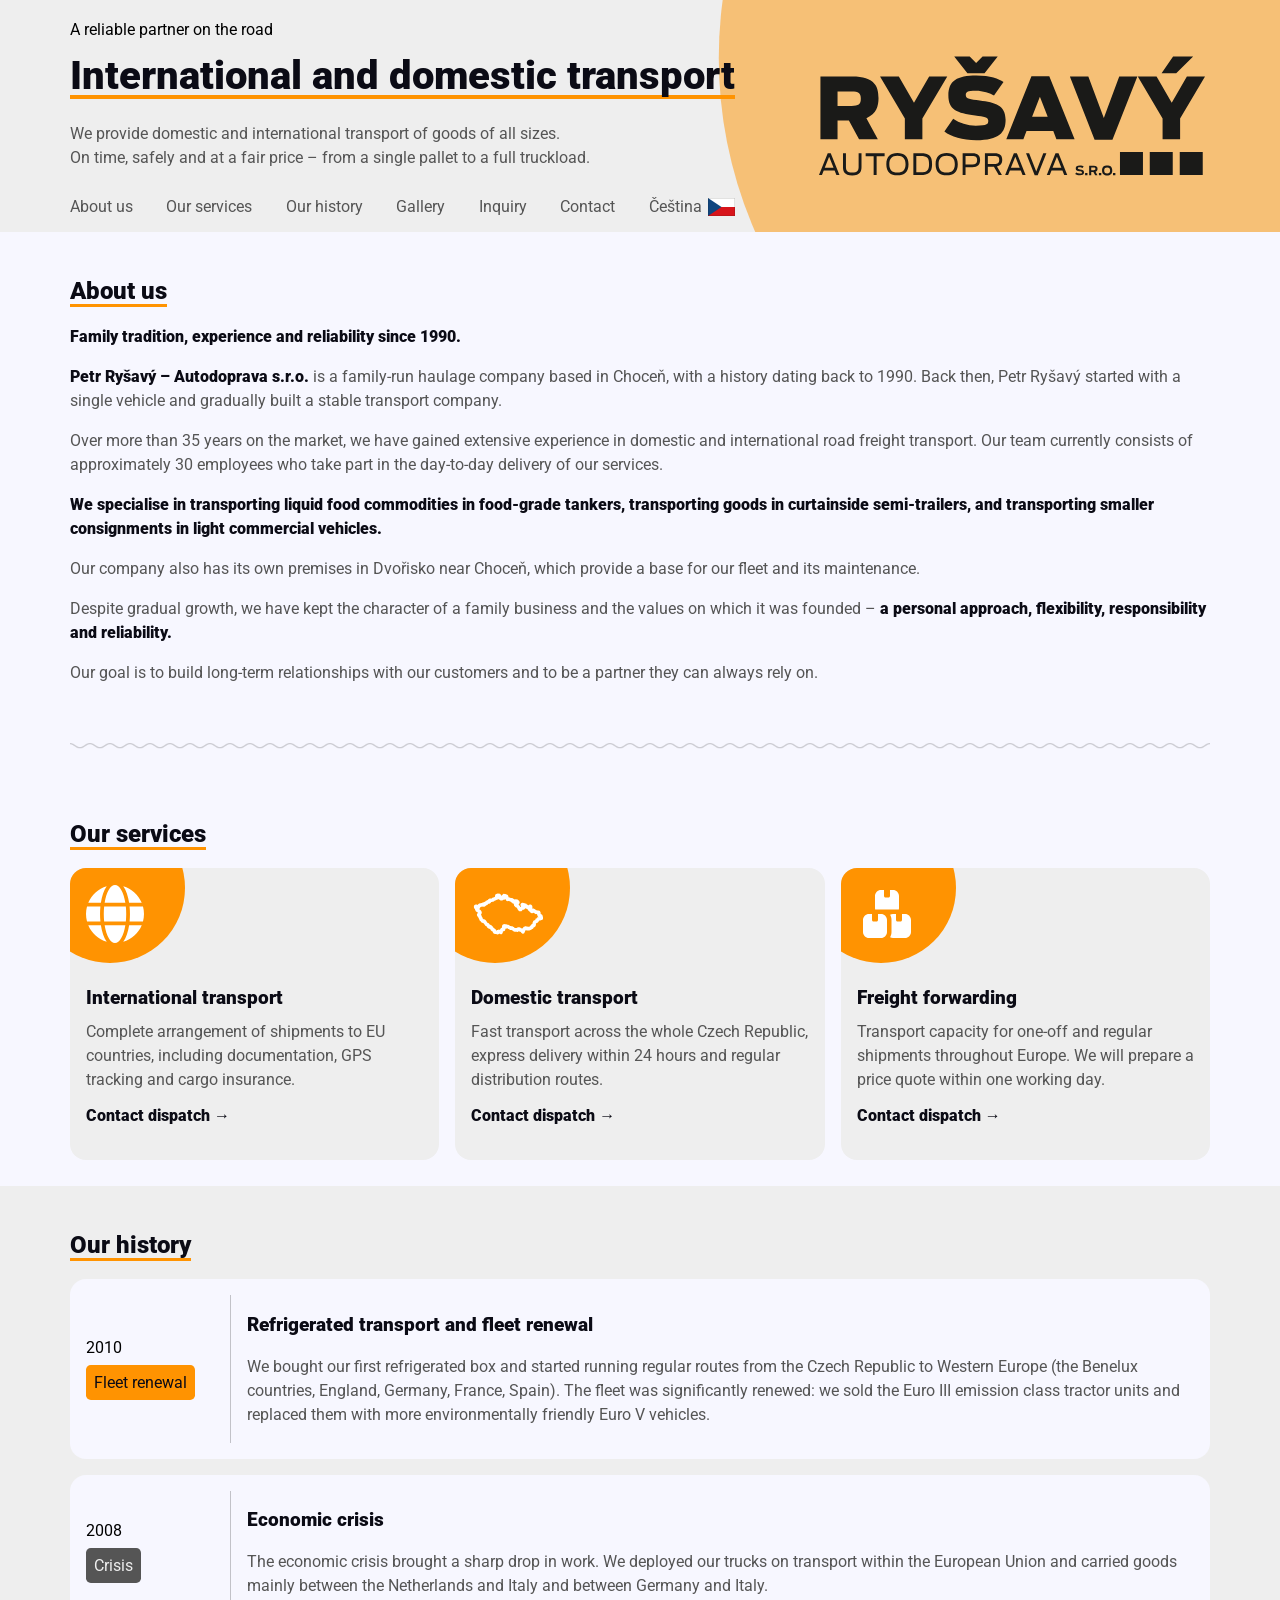
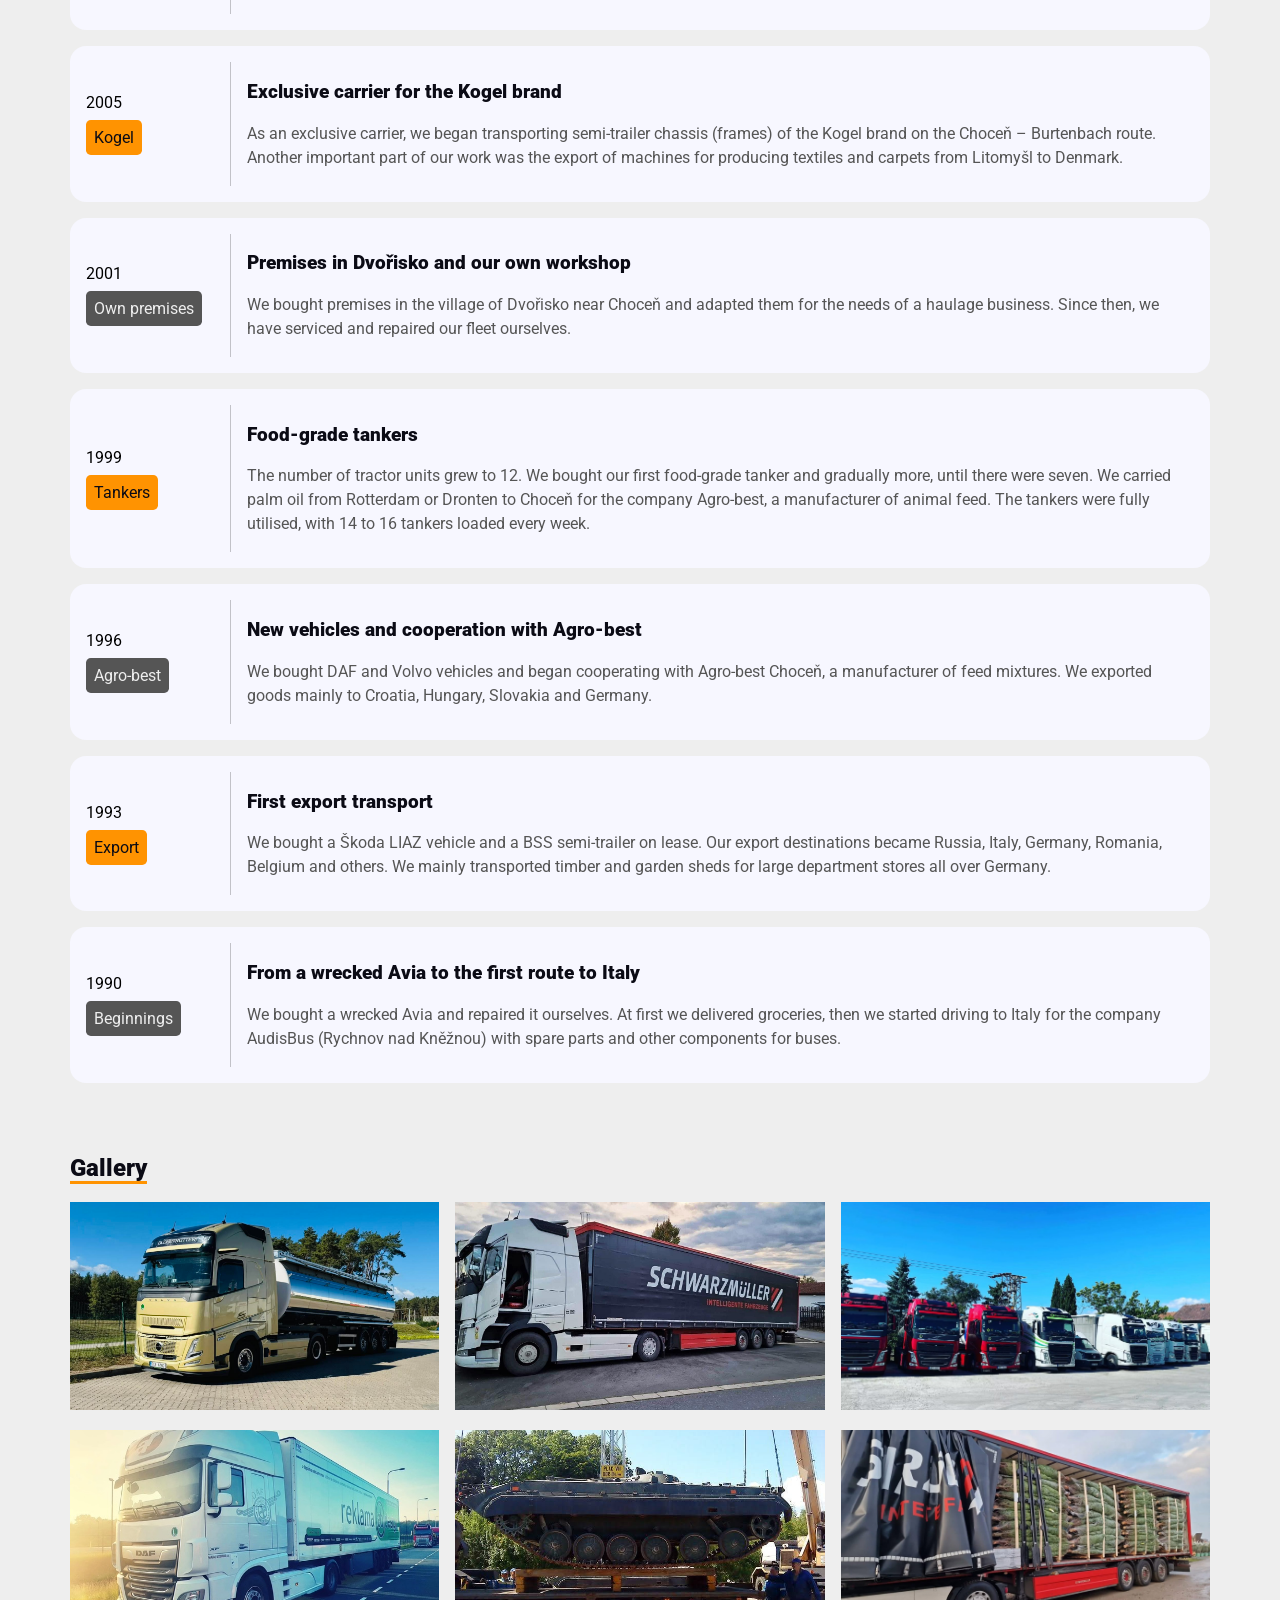
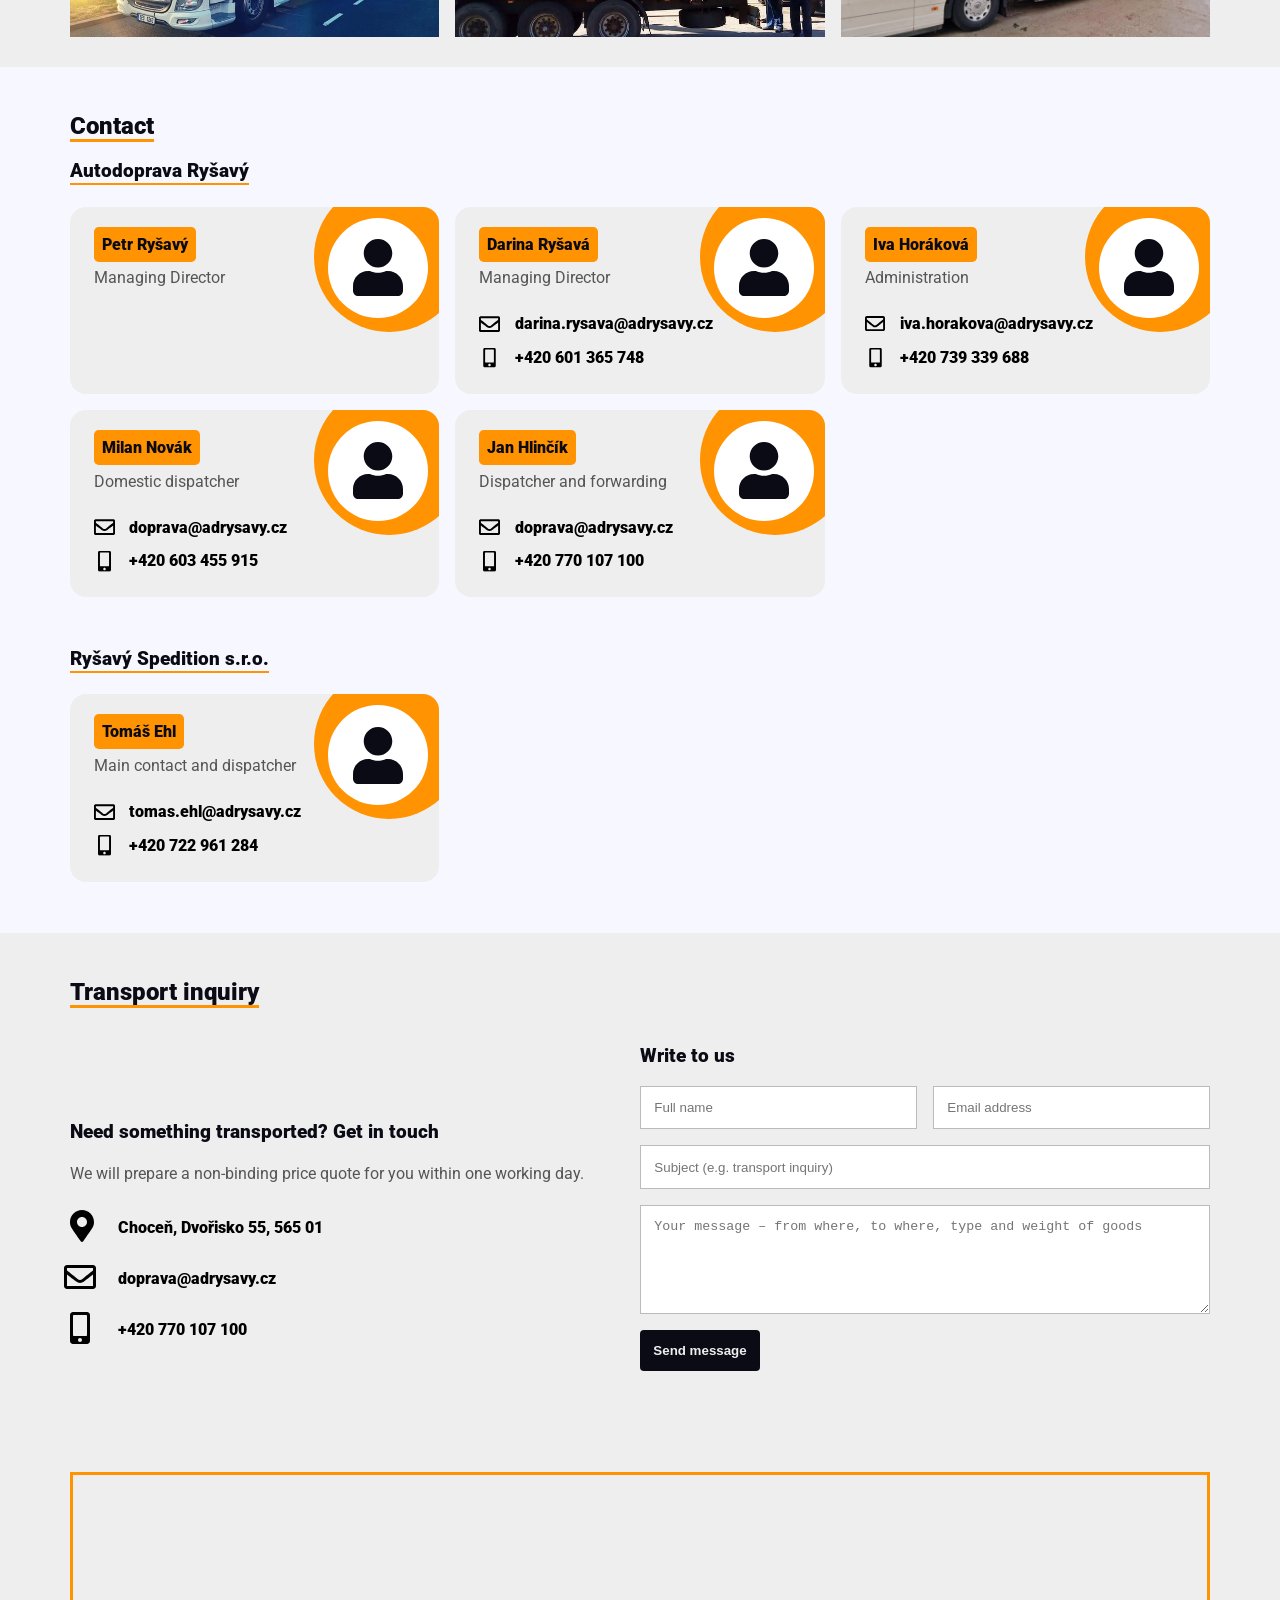
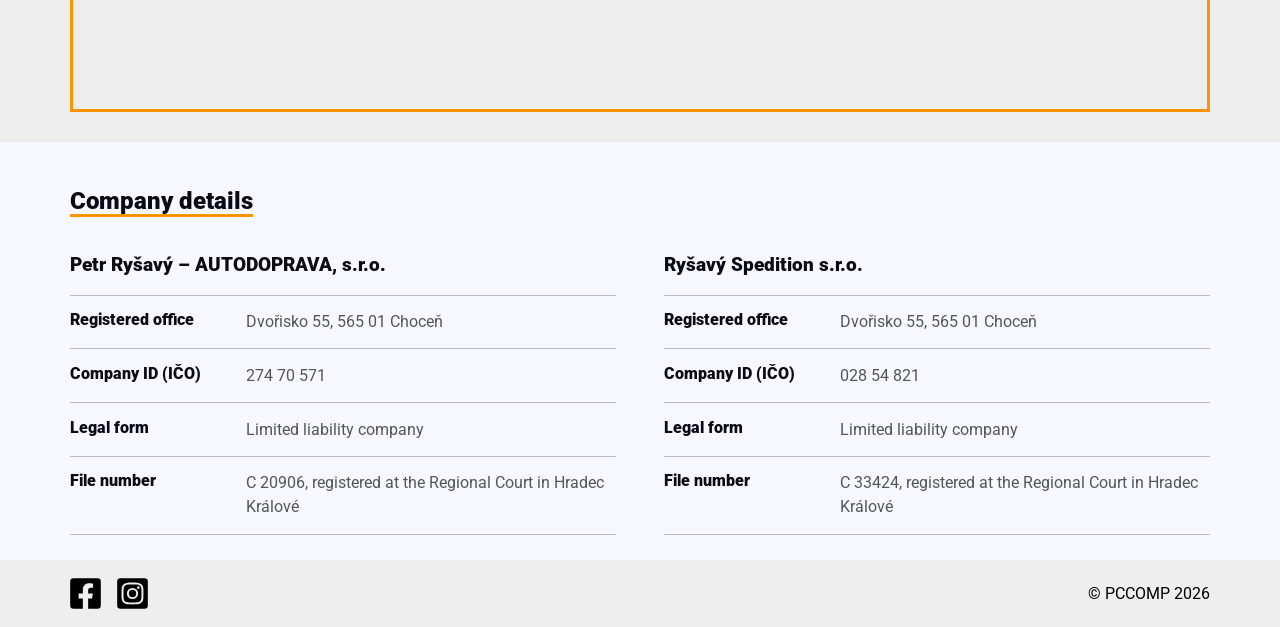
==== en/index.html @ 34f31ccf "Add English language support and improve contact form handling - Updated contact-form.js to support " ====
<!DOCTYPE html>
<html lang="en">

<head>
    <meta charset="utf-8">
    <meta name="viewport" content="width=device-width, initial-scale=1">
    <title>Autodoprava Ryšavý – Domestic and International Transport, Choceň</title>
    <meta name="description" content="Family-run haulage company from Choceň since 1990. Domestic and international transport, food-grade tankers, curtainside semi-trailers and freight forwarding. Quote within one working day.">
    <meta property="og:type" content="website">
    <meta property="og:url" content="https://adrysavy.cz/en/">
    <meta property="og:locale" content="en_US">
    <meta property="og:locale:alternate" content="cs_CZ">
    <meta property="og:title" content="Autodoprava Ryšavý – Choceň">
    <meta property="og:description" content="Family-run haulage company since 1990. Domestic and international transport, tankers, curtainside semi-trailers and freight forwarding.">
    <link rel="canonical" href="https://adrysavy.cz/en/">
    <link rel="alternate" hreflang="cs" href="https://adrysavy.cz/">
    <link rel="alternate" hreflang="en" href="https://adrysavy.cz/en/">
    <link rel="alternate" hreflang="x-default" href="https://adrysavy.cz/">
    <link rel="stylesheet" href="/style.css">
    <link rel="icon" href="/podklady/favicon-autodoprava-black.svg" type="image/svg+xml">
    <link rel="icon" href="/podklady/favicon-autodoprava-black.ico" sizes="48x48">
    <link rel="apple-touch-icon" href="/podklady/autodoprava-black-apple-touch-icon.png">
    <link rel="preload" href="/fonts/roboto-v51-latin_latin-ext_symbols-regular.woff2" as="font" type="font/woff2" crossorigin>
    <link rel="preload" href="/fonts/roboto-v51-latin_latin-ext_symbols-900.woff2" as="font" type="font/woff2" crossorigin>
    <link rel="stylesheet" href="/photoswipe/photoswipe.css" media="print" onload="this.media='all'">
    <noscript>
        <link rel="stylesheet" href="/photoswipe/photoswipe.css">
    </noscript>
    <script src="/menu.js" defer></script>
    <script src="/service-links.js" defer></script>
    <script src="/contact-form.js" defer></script>
    <script type="application/ld+json">
        {
            "@context": "https://schema.org",
            "@type": "LocalBusiness",
            "name": "Petr Ryšavý – AUTODOPRAVA, s.r.o.",
            "url": "https://adrysavy.cz/en",
            "identifier": "27470571",
            "foundingDate": "1990",
            "email": "doprava@adrysavy.cz",
            "telephone": "+420770107100",
            "address": {
                "@type": "PostalAddress",
                "streetAddress": "Dvořisko 55",
                "postalCode": "565 01",
                "addressLocality": "Choceň",
                "addressCountry": "CZ"
            },
            "openingHoursSpecification": [{
                    "@type": "OpeningHoursSpecification",
                    "dayOfWeek": [
                        "Monday",
                        "Tuesday",
                        "Wednesday",
                        "Thursday",
                        "Friday"
                    ],
                    "opens": "08:00",
                    "closes": "18:00"
                },
                {
                    "@type": "OpeningHoursSpecification",
                    "dayOfWeek": [
                        "Saturday",
                        "Sunday"
                    ],
                    "opens": "00:00",
                    "closes": "00:00"
                }
            ]
        }
    </script>
</head>

<body class="no-margin">
    <a class="skip-link" href="#main">Skip to content</a>

    <header class="bg-secondary">

        <div class="wrapper flex align-bottom">
            <div class="header-left">
                <div class="header-text">
                    <hgroup>
                        <p>A reliable partner on the road</p>
                        <h1 class="sub heading clr-black">International and domestic transport</h1>
                    </hgroup>
                    <span class="text-normal">
                        We provide domestic and international transport of goods of all sizes.<br>
                        On time, safely and at a fair price – from a single pallet to a full truckload.
                    </span>
                </div>
                <img id="logo-left" class="logo" alt="Autodoprava Ryšavý" src="/podklady/rysavy-autodoprava-black.svg" width="343" height="111">

                <button class="nav-toggle" aria-label="Menu" aria-expanded="false" aria-controls="main-nav">
                    <span></span>
                    <span></span>
                    <span></span>
                </button>
                <div class="nav-overlay"></div>

                <nav aria-label="Main menu">
                    <ul id="main-nav" class="main-nav flex no-padding no-margin">
                        <li class="nav-item"><a href="#about" class="text-normal">About us</a></li>
                        <li class="nav-item"><a href="#services" class="text-normal">Our services</a></li>
                        <li class="nav-item"><a href="#history" class="text-normal">Our history</a></li>
                        <li class="nav-item"><a href="#gallery" class="text-normal">Gallery</a></li>
                        <li class="nav-item"><a href="#inquiry" class="text-normal">Inquiry</a></li>
                        <li class="nav-item"><a href="#contact" class="text-normal">Contact</a></li>
                        <li class="nav-item">
                            <a href="/" hreflang="cs" lang="cs" class="text-normal lang-link">
                                <span>Čeština</span>
                                <svg xmlns="http://www.w3.org/2000/svg" viewBox="0 0 3 2" width="27" height="18" aria-hidden="true" focusable="false">
                                    <rect width="3" height="1" fill="#fff" />
                                    <rect y="1" width="3" height="1" fill="#d7141a" />
                                    <path d="M0 0l1.5 1L0 2z" fill="#11457e" />
                                    <rect x=".02" y=".02" width="2.96" height="1.96" fill="none" stroke="#1a1a18" stroke-opacity=".35" stroke-width=".04" />
                                </svg>
                            </a>
                        </li>
                        </li>
                    </ul>
                </nav>
            </div>
            <img id="logo-right" class="logo" alt="Autodoprava Ryšavý" src="/podklady/rysavy-autodoprava-black.svg" width="343" height="111">
        </div>

        <svg class="header-bg-shape" aria-hidden="true">
            <circle cx="80%" cy="25%" r="90%"></circle>
        </svg>

    </header>

    <main id="main" class="bg-primary">

        <div id="about" class="padding-sides-x bg-primary">
            <div class="wrapper">
                <div class="bio flex center">
                    <article>
                        <h2 class="heading">About us</h2>

                        <p class="text-normal bold clr-black">
                            Family tradition, experience and reliability since 1990.
                        </p>

                        <p class="text-normal">
                            <strong class="clr-black">Petr Ryšavý – Autodoprava s.r.o.</strong> is a family-run haulage company
                            based in Choceň, with a history dating back to 1990. Back then, Petr Ryšavý started with a single vehicle
                            and gradually built a stable transport company.
                        </p>

                        <p class="text-normal">
                            Over more than 35 years on the market, we have gained extensive experience in domestic and international
                            road freight transport. Our team currently consists of approximately 30 employees who take part in
                            the day-to-day delivery of our services.
                        </p>

                        <p class="text-normal bold clr-black">
                            We specialise in transporting liquid food commodities in food-grade tankers, transporting goods
                            in curtainside semi-trailers, and transporting smaller consignments in light commercial vehicles.
                        </p>

                        <p class="text-normal">
                            Our company also has its own premises in Dvořisko near Choceň, which provide a base for
                            our fleet and its maintenance.
                        </p>

                        <p class="text-normal">
                            Despite gradual growth, we have kept the character of a family business and the values on which it was founded –
                            <strong class="clr-black">a personal approach, flexibility, responsibility and reliability.</strong>
                        </p>

                        <p class="text-normal">
                            Our goal is to build long-term relationships with our customers and to be a partner they can always
                            rely on.
                        </p>
                    </article>
                </div>
                <div id="squigly-line"></div>
            </div>
        </div>

        <section id="services" class="padding-sides-x bg-primary">
            <div class="wrapper">
                <h2 class="heading">Our services</h2>
                <div class="flex services">
                    <div class="flex column item-services top-cornr-circ padding-box bg-secondary border-style">
                        <img alt="" src="/podklady/globe-solid-white.svg" width="58" height="60">
                        <article class="text-normal">
                            <h3 class="heading">International transport</h3>
                            <p>Complete arrangement of shipments to EU countries, including documentation, GPS tracking and
                                cargo insurance.
                                <a class="bold clr-black service-link" href="#contact" data-target=".dispatch">Contact dispatch →</a>
                            </p>

                        </article>
                    </div>
                    <div class="flex column item-services top-cornr-circ padding-box bg-secondary border-style">
                        <img alt="" src="/podklady/czech-republic-outline(1).svg" width="75" height="60">
                        <article class="text-normal">
                            <h3 class="heading">Domestic transport</h3>
                            <p>Fast transport across the whole Czech Republic, express delivery within 24 hours and regular
                                distribution routes.
                                <a class="bold clr-black service-link" href="#contact" data-target=".dispatch">Contact dispatch →</a>
                            </p>
                        </article>
                    </div>
                    <div class="flex column item-services top-cornr-circ padding-box bg-secondary border-style">
                        <img alt="" src="/podklady/boxes-stacked-white.svg" width="60" height="60">
                        <article class="text-normal">
                            <h3 class="heading">Freight forwarding</h3>
                            <p>Transport capacity for one-off and regular shipments throughout Europe. We will prepare a price quote within one working day.
                                <a class="bold clr-black service-link" href="#contact" data-target=".dispatch">Contact dispatch →</a>
                            </p>
                        </article>
                    </div>
                </div>
            </div>

        </section>

        <section id="history" class="padding-sides-x bg-secondary">
            <div class="wrapper">
                <h2 class="heading">Our history</h2>
                <div class="flex column">

                    <div class="flex item-history bg-primary border-style padding-box">
                        <div class="flex exp-left column dv-line">
                            <p class="no-margin">2010</p>
                            <p class="padding-box-sm no-margin border-box bg-orange clr-black">Fleet renewal</p>
                        </div>
                        <article>
                            <h3 class="heading">Refrigerated transport and fleet renewal</h3>
                            <p class="text-normal">
                                We bought our first refrigerated box and started running regular routes from the Czech Republic to Western Europe
                                (the Benelux countries, England, Germany, France, Spain). The fleet was significantly renewed:
                                we sold the Euro III emission class tractor units and replaced them with more environmentally friendly
                                Euro V vehicles.
                            </p>
                        </article>
                    </div>

                    <div class="flex item-history bg-primary border-style padding-box">
                        <div class="flex exp-left column dv-line">
                            <p class="no-margin">2008</p>
                            <p class="padding-box-sm no-margin border-box bg-gray clr-primary">Crisis</p>
                        </div>
                        <article>
                            <h3 class="heading">Economic crisis</h3>
                            <p class="text-normal">
                                The economic crisis brought a sharp drop in work. We deployed our trucks on transport within
                                the European Union and carried goods mainly between the Netherlands and Italy and between Germany and Italy.
                            </p>
                        </article>
                    </div>

                    <div class="flex item-history bg-primary border-style padding-box">
                        <div class="flex exp-left column dv-line">
                            <p class="no-margin">2005</p>
                            <p class="padding-box-sm no-margin border-box bg-orange clr-black">Kogel</p>
                        </div>
                        <article>
                            <h3 class="heading">Exclusive carrier for the Kogel brand</h3>
                            <p class="text-normal">
                                As an exclusive carrier, we began transporting semi-trailer chassis (frames) of the Kogel brand on the
                                Choceň – Burtenbach route. Another important part of our work was the export of machines for producing textiles
                                and carpets from Litomyšl to Denmark.
                            </p>
                        </article>
                    </div>

                    <div class="flex item-history bg-primary border-style padding-box">
                        <div class="flex exp-left column dv-line">
                            <p class="no-margin">2001</p>
                            <p class="padding-box-sm no-margin border-box bg-gray clr-primary">Own premises</p>
                        </div>
                        <article>
                            <h3 class="heading">Premises in Dvořisko and our own workshop</h3>
                            <p class="text-normal">
                                We bought premises in the village of Dvořisko near Choceň and adapted them for the needs of a haulage business.
                                Since then, we have serviced and repaired our fleet ourselves.
                            </p>
                        </article>
                    </div>

                    <div class="flex item-history bg-primary border-style padding-box">
                        <div class="flex exp-left column dv-line">
                            <p class="no-margin">1999</p>
                            <p class="padding-box-sm no-margin border-box bg-orange clr-black">Tankers</p>
                        </div>
                        <article>
                            <h3 class="heading">Food-grade tankers</h3>
                            <p class="text-normal">
                                The number of tractor units grew to 12. We bought our first food-grade tanker and gradually more,
                                until there were seven. We carried palm oil from Rotterdam or Dronten to Choceň for the company
                                Agro-best, a manufacturer of animal feed. The tankers were fully utilised, with 14 to 16 tankers
                                loaded every week.
                            </p>
                        </article>
                    </div>

                    <div class="flex item-history bg-primary border-style padding-box">
                        <div class="flex exp-left column dv-line">
                            <p class="no-margin">1996</p>
                            <p class="padding-box-sm no-margin border-box bg-gray clr-primary">Agro-best</p>
                        </div>
                        <article>
                            <h3 class="heading">New vehicles and cooperation with Agro-best</h3>
                            <p class="text-normal">
                                We bought DAF and Volvo vehicles and began cooperating with Agro-best Choceň, a manufacturer
                                of feed mixtures. We exported goods mainly to Croatia, Hungary, Slovakia
                                and Germany.
                            </p>
                        </article>
                    </div>

                    <div class="flex item-history bg-primary border-style padding-box">
                        <div class="flex exp-left column dv-line">
                            <p class="no-margin">1993</p>
                            <p class="padding-box-sm no-margin border-box bg-orange clr-black">Export</p>
                        </div>
                        <article>
                            <h3 class="heading">First export transport</h3>
                            <p class="text-normal">
                                We bought a Škoda LIAZ vehicle and a BSS semi-trailer on lease. Our export destinations became
                                Russia, Italy, Germany, Romania, Belgium and others. We mainly transported timber and garden
                                sheds for large department stores all over Germany.
                            </p>
                        </article>
                    </div>

                    <div class="flex item-history bg-primary border-style padding-box">
                        <div class="flex exp-left column dv-line">
                            <p class="no-margin">1990</p>
                            <p class="padding-box-sm no-margin border-box bg-gray clr-primary">Beginnings</p>
                        </div>
                        <article>
                            <h3 class="heading">From a wrecked Avia to the first route to Italy</h3>
                            <p class="text-normal">
                                We bought a wrecked Avia and repaired it ourselves. At first we delivered groceries,
                                then we started driving to Italy for the company AudisBus (Rychnov nad Kněžnou) with spare parts
                                and other components for buses.
                            </p>
                        </article>
                    </div>

                </div>
            </div>
        </section>

        <section id="gallery" class="padding-sides-x bg-secondary">
            <div class="wrapper">
                <h2 class="heading">Gallery</h2>
                <div class="grid fleet-grid" id="my-gallery">

                    <a href="/podklady/cisterna.jpg" data-pswp-width="1440" data-pswp-height="882">
                        <img alt="tanker" src="/podklady/cisterna.jpg" width="1440" height="882" loading="lazy" decoding="async">
                    </a>

                    <a href="/podklady/tahac.jpg" data-pswp-width="1440" data-pswp-height="753">
                        <img alt="tractor unit with semi-trailer" src="/podklady/tahac.jpg" width="1440" height="753" loading="lazy" decoding="async">
                    </a>

                    <a href="/podklady/flotila.jpg" data-pswp-width="1600" data-pswp-height="842">
                        <img alt="Autodoprava Ryšavý fleet" src="/podklady/flotila.jpg" width="1600" height="842" loading="lazy" decoding="async">
                    </a>

                    <a href="/podklady/reklamni-tahac.jpeg" data-pswp-width="640" data-pswp-height="480">
                        <img alt="tractor units at a loading ramp" src="/podklady/reklamni-tahac.jpeg" width="1600" height="991" loading="lazy" decoding="async">
                    </a>

                    <a href="/podklady/technika.jpg" data-pswp-width="720" data-pswp-height="540">
                        <img alt="transport of a tracked vehicle on a low-loader" src="/podklady/technika.jpg" width="720" height="540" loading="lazy" decoding="async">
                    </a>

                    <a href="/podklady/vanocni-stromky.jpg" data-pswp-width="1600" data-pswp-height="900">
                        <img alt="semi-trailer loaded with Christmas trees" src="/podklady/vanocni-stromky.jpg" width="1600" height="900" loading="lazy" decoding="async">
                    </a>

                </div>
            </div>
        </section>


        <section id="contact" class="padding-sides-x bg-primary">
            <div class="wrapper">
                <h2 class="heading">Contact</h2>
                <div class="team">
                    <h3 class="heading team-heading">Autodoprava Ryšavý</h3>
                    <div class="grid">

                        <article class="team-card border-box border-style bg-secondary top-cornr-circ">
                            <h4 class="heading padding-box-sm no-margin border-box bg-orange clr-black">Petr Ryšavý</h4>
                            <p class="text-normal no-margin">Managing Director</p>
                            <ul class="no-padding">
                                <!-- <li class="custom-bullet email">
                                    <p class="bold"><a href="mailto:darina.rysava@adrysavy.cz">darina.rysava@adrysavy.cz</a></p>
                                </li>
                                <li class="custom-bullet tel">
                                    <p class="bold"><a href="tel:+420601365748">+420 601 365 748</a></p>
                                </li> -->
                            </ul>
                        </article>

                        <article class="team-card border-box border-style bg-secondary top-cornr-circ">
                            <h4 class="heading padding-box-sm no-margin border-box bg-orange clr-black">Darina Ryšavá</h4>
                            <p class="text-normal no-margin">Managing Director</p>
                            <ul class="no-padding">
                                <li class="custom-bullet email">
                                    <p class="bold"><a href="mailto:darina.rysava@adrysavy.cz">darina.rysava@adrysavy.cz</a></p>
                                </li>
                                <li class="custom-bullet tel">
                                    <p class="bold"><a href="tel:+420601365748">+420 601 365 748</a></p>
                                </li>
                            </ul>
                        </article>

                        <article class="team-card border-box border-style bg-secondary top-cornr-circ dispatch">
                            <h4 class="heading padding-box-sm no-margin border-box bg-orange clr-black">Iva Horáková</h4>
                            <p class="text-normal no-margin">Administration</p>
                            <ul class="no-padding">
                                <li class="custom-bullet email">
                                    <p class="bold"><a href="mailto:iva.horakova@adrysavy.cz">iva.horakova@adrysavy.cz</a></p>
                                </li>
                                <li class="custom-bullet tel">
                                    <p class="bold"><a href="tel:+420739339688">+420 739 339 688</a></p>
                                </li>
                            </ul>
                        </article>

                        <article class="team-card border-box border-style bg-secondary top-cornr-circ">
                            <h4 class="heading padding-box-sm no-margin border-box bg-orange clr-black">Milan Novák</h4>
                            <p class="text-normal no-margin">Domestic dispatcher</p>
                            <ul class="no-padding">
                                <li class="custom-bullet email">
                                    <p class="bold"><a href="mailto:doprava@adrysavy.cz">doprava@adrysavy.cz</a></p>
                                </li>
                                <li class="custom-bullet tel">
                                    <p class="bold"><a href="tel:+420603455915">+420 603 455 915</a></p>
                                </li>
                            </ul>
                        </article>

                        <article class="team-card border-box border-style bg-secondary top-cornr-circ dispatch">
                            <h4 class="heading padding-box-sm no-margin border-box bg-orange clr-black">Jan Hlinčík</h4>
                            <p class="text-normal no-margin">Dispatcher and forwarding</p>
                            <ul class="no-padding">
                                <li class="custom-bullet email">
                                    <p class="bold"><a href="mailto:doprava@adrysavy.cz">doprava@adrysavy.cz</a></p>
                                </li>
                                <li class="custom-bullet tel">
                                    <p class="bold"><a href="tel:+420770107100">+420 770 107 100</a></p>
                                </li>
                            </ul>
                        </article>
                    </div>

                    <h3 class="heading team-heading" id="spedition">Ryšavý Spedition s.r.o.</h3>
                    <div class="grid">

                        <article class="team-card border-box border-style bg-secondary top-cornr-circ">
                            <h4 class="heading padding-box-sm no-margin border-box bg-orange clr-black">Tomáš Ehl</h4>
                            <p class="text-normal no-margin">Main contact and dispatcher</p>
                            <ul class="no-padding">
                                <li class="custom-bullet email">
                                    <p class="bold"><a href="mailto:tomas.ehl@adrysavy.cz">tomas.ehl@adrysavy.cz</a></p>
                                </li>
                                <li class="custom-bullet tel">
                                    <p class="bold"><a href="tel:+420722961284">+420 722 961 284</a></p>
                                </li>
                            </ul>
                        </article>

                    </div>
                </div>


            </div>
        </section>


        <section id="inquiry" class="padding-sides-x bg-secondary">
            <div class="wrapper">
                <h2 class="heading">Transport inquiry</h2>


                <div class="flex contact-flex">
                    <div class="flex column contact-item">
                        <section>
                            <h3 class="heading">Need something transported? Get in touch</h3>
                            <p class="text-normal">
                                We will prepare a non-binding price quote for you within one working day.
                            </p>
                            <ul class="no-padding">
                                <li class="custom-bullet map-marker">
                                    <p class="bold"><a href="https://mapy.com/s/fanureroza">Choceň, Dvořisko 55, 565 01</a></p>
                                </li>
                                <li class="custom-bullet email">
                                    <p class="bold"><a href="mailto:doprava@adrysavy.cz">doprava@adrysavy.cz</a></p>
                                </li>
                                <li class="custom-bullet tel">
                                    <p class="bold"><a href="tel:+420770107100">+420 770 107 100</a></p>
                                </li>
                            </ul>
                        </section>
                    </div>

                    <div class="contact-item">
                        <h3 class="heading">Write to us</h3>
                        <form id="contact-form" class="flex column" action="/send.php" method="post">
                            <div class="flex contact-left">
                                <label class="sr-only" for="f-name">Full name</label>
                                <input id="f-name" name="name" type="text" autocomplete="name" placeholder="Full name" class="box-1 padding-box" required maxlength="100">
                                <label class="sr-only" for="f-email">Email address</label>
                                <input id="f-email" name="email" type="email" autocomplete="email" placeholder="Email address" class="box-1 padding-box" required maxlength="150">
                            </div>
                            <label class="sr-only" for="f-subject">Subject</label>
                            <input id="f-subject" name="subject" type="text" placeholder="Subject (e.g. transport inquiry)" class="box-2 padding-box" maxlength="150">
                            <label class="sr-only" for="f-message">Your message</label>
                            <textarea id="f-message" name="message" placeholder="Your message – from where, to where, type and weight of goods" class="box-3 padding-box" required maxlength="5000"></textarea>

                            <!-- honeypot -->
                            <div style="position:absolute;left:-9999px" aria-hidden="true">
                                <label>Web <input type="text" name="website" tabindex="-1" autocomplete="off"></label>
                            </div>

                            <input type="submit" value="Send message" class="btn padding-box bold border-box bg-black clr-primary">
                            <p id="form-status" class="form-status" role="status" aria-live="polite"></p>
                        </form>
                    </div>
                </div>

                <iframe class="map" title="Map: Dvořisko 55, Choceň" src="https://mapy.com/s/ledacefomo" loading="lazy"></iframe>
            </div>

        </section>


        <section id="company" class="padding-sides-x bg-primary">
            <div class="wrapper">
                <h2 class="heading">Company details</h2>

                <div class="company-grid">

                    <section>
                        <h3 class="heading">Petr Ryšavý – AUTODOPRAVA, s.r.o.</h3>
                        <dl class="company-info">
                            <div>
                                <dt class="bold clr-black">Registered office</dt>
                                <dd class="text-normal">Dvořisko 55, 565 01 Choceň</dd>
                            </div>
                            <div>
                                <dt class="bold clr-black"><abbr title="Company identification number">Company ID (IČO)</abbr></dt>
                                <dd class="text-normal">274 70 571</dd>
                            </div>
                            <div>
                                <dt class="bold clr-black">Legal form</dt>
                                <dd class="text-normal">Limited liability company</dd>
                            </div>
                            <div>
                                <dt class="bold clr-black">File number</dt>
                                <dd class="text-normal">C 20906, registered at the Regional Court in Hradec Králové</dd>
                            </div>
                        </dl>
                    </section>

                    <section>
                        <h3 class="heading">Ryšavý Spedition s.r.o.</h3>
                        <dl class="company-info">
                            <div>
                                <dt class="bold clr-black">Registered office</dt>
                                <dd class="text-normal">Dvořisko 55, 565 01 Choceň</dd>
                            </div>
                            <div>
                                <dt class="bold clr-black"><abbr title="Company identification number">Company ID (IČO)</abbr></dt>
                                <dd class="text-normal">028 54 821</dd>
                            </div>
                            <div>
                                <dt class="bold clr-black">Legal form</dt>
                                <dd class="text-normal">Limited liability company</dd>
                            </div>
                            <div>
                                <dt class="bold clr-black">File number</dt>
                                <dd class="text-normal">C 33424, registered at the Regional Court in Hradec Králové</dd>
                            </div>
                        </dl>
                    </section>

                </div>
            </div>
        </section>

    </main>

    <footer class="bg-secondary">
        <div class="wrapper">
            <div class="flex center footer-content">
                <div class="flex">
                    <a class="flex center" href="https://www.facebook.com/rysavy.autodoprava" aria-label="Facebook – Autodoprava Ryšavý"><img alt="" src="/podklady/facebook-square-brands.svg" width="31" height="35"></a>
                    <a class="flex center" href="https://www.instagram.com/autodoprava.rysavy" aria-label="Instagram – Autodoprava Ryšavý"><img alt="" src="/podklady/instagram-square-brands.svg" width="31" height="35"></a>
                </div>
                <span>&copy; PCCOMP 2026</span>
            </div>
        </div>
    </footer>

    <script type="module">
        import PhotoSwipeLightbox from '/photoswipe/photoswipe-lightbox.esm.js';

        const lightbox = new PhotoSwipeLightbox({
            gallery: '#my-gallery',
            children: 'a',
            pswpModule: () => import('/photoswipe/photoswipe.esm.js')
        });

        lightbox.init();
    </script>

</body>

</html>
---- style.css ----
@font-face {
  font-family: "Roboto";

  font-style: normal;

  font-weight: 400;

  font-display: swap;

  src: url("fonts/roboto-v51-latin_latin-ext_symbols-regular.woff2") format("woff2");
}

@font-face {
  font-family: "Roboto";

  font-style: normal;

  font-weight: 900;

  font-display: swap;

  src: url("fonts/roboto-v51-latin_latin-ext_symbols-900.woff2") format("woff2");
}

@layer base, containers, bg-shapes, misc, team-contact, company-info, text, utils;

:root {
  --main-color: #ff9301;
  --bg-primary: #f7f7ff;
  --bg-secondary: #eeeeee;
  
  --text-dark: #0b0b15;
  --text-muted: #555555;
  --text-light: #eeeeee;
  
  --radius-sm: 0.3em;
  --radius-lg: 1em;
}

html  { scroll-behavior: smooth; }

@media (prefers-reduced-motion: reduce) {
  html  { scroll-behavior: auto; }
}

@layer base {
  body  { font-family: "Roboto", sans-serif; }

  header {
    position: relative;
    z-index: 10;
  }

  footer  { padding-block: 1em; }

  :focus-visible {
    outline: 3px solid var(--text-dark);
    outline-offset: 2px;
  }

  iframe:focus-visible  { outline: none; }
}

@layer containers {
  .wrapper {
    max-width: 1140px;
    margin-inline: auto;
    padding-inline: 4vw;
  }

  .flex {
    display: flex;
    justify-content: space-between;
    gap: 1em;
  }

  .center        { align-items: center; }
  .column        { flex-direction: column; }
  .align-bottom  { align-items: end; }

  .grid {
    display: grid;
    grid-template-columns: repeat(auto-fill, minmax(300px, 1fr));
    gap: 1em;
  }

  .services {
    display: grid;
    grid-template-columns: repeat(3, 1fr);
    gap: 0 1em;
  }

  .item-services {
    position: relative;
    overflow: hidden;
    display: grid;
    grid-row: span 3;
    grid-template-rows: subgrid;
    justify-items: start;
    align-items: start;
    gap: 0.5em;
    z-index: 0;
  }

  .item-services article  { display: contents; }

  .item-services h3 {
    margin-top: 1.7em;
    margin-bottom: 0;
  }

  .item-services p  { margin-top: 0; }

  .item-why-us  { flex: 1; }

  .exp-left {
    align-self: stretch;
    flex: 0 0 9em;
    align-items: start;
    justify-content: center;
    gap: 0.5em;
  }

  .item-history article {
    flex: 1;
    min-width: 0;
  }

  .contact-flex {
    padding-block: 0 2vw;
    gap: 0;
  }

  .contact-item {
    flex: 1 0 50%;
    justify-content: center;
  }

  .contact-item .box-1,
  .contact-item .box-2,
  .contact-item .box-3  { border: 1px solid #bbbbbb; }

  .contact-item .box-1  { flex: 1; }

  .contact-item .box-3 {
    height: 6em;
    resize: vertical;
  }
}

@layer bg-shapes {
  .header-bg-shape {
    position: absolute;
    top: 0;
    right: 0;
    height: 100%;
    width: 50%;
    opacity: 0.5;
    z-index: -1;
  }

  .header-bg-shape circle  { fill: var(--main-color); }

  .top-cornr-circ:before {
    content: "";
    display: block;
    position: absolute;
    left: -35px;
    top: -55px;
    width: 150px;
    height: 150px;
    border-radius: 50%;
    background-color: var(--main-color);
    z-index: -1;
  }
}

@layer misc {
  .header-left {
    line-height: 15%;
    padding-block: 1vw;
  }

  #logo-right  { align-self: center; }

  #logo-left {
    display: none;
    margin-block: 1vw;
  }

  .logo {
    width: auto;
    height: clamp(50px, 10vw, 130px);
  }

  nav  { margin-top: 2vw; }

  .nav-item  { list-style: none; }

  .nav-item a  { text-decoration: none; }

  .nav-item a:hover {
    text-decoration: underline var(--main-color) solid 3px;
    text-underline-offset: 12px;
  }

  .nav-toggle,
  .nav-overlay  { display: none; }

  .lang-link {
    position: relative;
    display: inline-flex;
    align-items: center;
    gap: 0.4em;
  }

  .lang-link svg {
    display: block;
    width: 27px;
    height: 18px;
    flex: none;
  }


  .nav-item a.lang-link:hover  { text-decoration: none; }

  .lang-link::after {
    content: "";
    position: absolute;
    left: 0;
    right: 0;
    bottom: -8px;
    height: 3px;
    background: var(--main-color);
    opacity: 0;
  }

  .lang-link:hover::after,
.lang-link:focus-visible::after  { opacity: 1; }

  #squigly-line {
    height: 3em;
    background-image: url("podklady/border-dark.png");
    background-repeat: repeat-x;
    background-size: 10em;
    background-position-y: bottom;
  }

  .service-link {
    display: block;
    margin-top: 0.75em;
    text-decoration: none;
  }

  .service-link:hover {
    text-decoration: underline var(--main-color) solid 3px;
    text-underline-offset: 4px;
  }

  .dv-line  { border-right: #55555552 solid 1px; }

  .fleet-grid img {
    width: 100%;
    height: auto;
    aspect-ratio: 16 / 9;
    object-fit: cover;
  }

  .custom-bullet {
    z-index: 0;
    position: relative;
    list-style: none;
    margin-block: 2em;
    padding-left: 3em;
  }

  .custom-bullet:before {
    content: "";
    display: block;
    position: absolute;
    left: 0;
    top: -0.5em;
    height: 2em;
    width: 2em;
    background-repeat: no-repeat;
    z-index: -1;
  }

  .custom-bullet.map-marker:before  { background-image: url("podklady/map-marker-alt-solid.svg"); }

  .custom-bullet.email:before {
    left: -0.4em;
    background-image: url("podklady/envelope-regular.svg");
  }

  .custom-bullet.tel:before  { background-image: url("podklady/mobile-alt-solid.svg"); }

  .custom-bullet a {
    color: inherit;
    text-decoration: none;
    overflow-wrap: anywhere;
    text-decoration-skip-ink: none;
  }

  .custom-bullet a:hover {
    text-decoration: underline var(--main-color) solid 2px;
    text-underline-offset: 4px;
  }

  header h1 {
    text-decoration: underline var(--main-color) 4px solid;
    text-underline-offset: 0.15em;
    text-decoration-skip-ink: none;
  }

  .skip-link {
    position: absolute;
    top: 0.5em;
    left: 0.5em;
    z-index: 100;
    padding: 0.75em 1em;
    background: var(--text-dark);
    color: var(--text-light);
    border-radius: var(--radius-sm);
    transform: translateY(-300%);
  }

  .skip-link:focus  { transform: none; }

  .btn {
    border: none;
    cursor: pointer;
    width: fit-content;
  }

  .map {
    width: 100%;
    height: 15em;
    border: 3px solid var(--main-color);
    box-sizing: border-box;
  }

  .form-status {
    margin: 0.75rem 0 0;
    min-height: 2.25rem;        /* bylo 3.5rem */
    padding: 0.35rem 0.75rem;   /* přebije padding-box-sm */
    font-size: 0.9rem;
    line-height: 1.2;
    display: flex;
    align-items: center;
    opacity: 0;
    transition: opacity 0.3s ease;
  }

  .form-status.is-visible  { opacity: 1; }

  @media (prefers-reduced-motion: reduce) {
    .form-status  { transition: none; }
  }
}

@layer team-contact {
  .team  { padding-bottom: 2vw; }

  .team-heading {
    text-decoration: underline var(--main-color) 2px solid;
    text-underline-offset: 0.3em;
    margin-bottom: 1.3em;
  }

  .team-card {
    position: relative;
    z-index: 0;
    overflow: hidden;
    display: flex;
    flex-direction: column;
    gap: 0.3em;
    padding: 1.25em 1.5em;
    scroll-margin-top: 2em;
    min-height: 9.2em;
  }

  .team-card::before {
    left: auto;
    right: -25px;
    top: -25px;
  }

  .team-card::after {
    content: "";
    position: absolute;
    top: 11px;
    right: 11px;
    width: 100px;
    height: 100px;
    border-radius: 50%;
    background: #fff url("podklady/user-solid-dark.svg") no-repeat center / 50% auto;
    z-index: -1;
  }

  .team-card:target,
  .team-card.highlight {
    outline: 3px solid var(--main-color);
    outline-offset: 4px;
    animation: highlight-fade 0.6s ease 1s forwards;
  }

  @keyframes highlight-fade {
    to  { outline-color: transparent; }
  }

  .team-card .heading {
    width: max-content;
    background-color: var(--main-color);
  }

  .team-card ul  { margin: 0.5em 0 0; }

  .team-card .custom-bullet {
    display: flex;
    align-items: center;
    min-height: 1.6em;
    margin-block: 0.5em 0;
    padding-left: 2.2em;
  }

  .team-card .custom-bullet p  { margin: 0; }

  .team-card .custom-bullet:before {
    top: 50%;
    left: 0;
    width: 1.3em;
    height: 1.3em;
    transform: translateY(-50%);
    background-size: contain;
    background-position: center;
  }

  .team-card .custom-bullet.email:before  { left: 0; }
  #spedition                              { margin-top: 4vw; }
}

@layer company-info {
  .company-grid {
    display: grid;
    grid-template-columns: repeat(auto-fit, minmax(min(100%, 26em), 1fr));
    gap: 1em 3em;
  }

  .company-info {
    margin: 0;
    border-top: 1px solid #bbbbbb;
  }

  .company-info > div {
    display: grid;
    grid-template-columns: minmax(7em, 10em) 1fr;
    gap: 1em;
    padding-block: 0.9em;
    border-bottom: 1px solid #bbbbbb;
  }

  .company-info dt,
  .company-info dd  { margin: 0; }

  abbr[title]  { text-decoration: none; }

  @media (max-width: 749px) {
    .company-info > div {
      grid-template-columns: 1fr;
      gap: 0.2em;
    }
  }
}

@layer text {
  h1  { font-size: 6em; }

  .sub.heading {
    margin-block: 1.1em;
    font-size: 2.5em;
  }

  .text-normal {
    line-height: 1.5;
    color: var(--text-muted);
    font-weight: 400;
  }

  .heading {
    color: var(--text-dark);
    font-weight: 900;
  }

  h2.heading {
    text-decoration: underline var(--main-color) solid 3px;
    text-underline-offset: 5px;
    text-decoration-skip-ink: none;
  }

  .bold  { font-weight: 900; }
}

@layer utils {
  .no-margin        { margin: 0; }
  .no-padding       { padding: 0; }
  .padding-sides-x  { padding-block: 2vw; }
  .padding-box      { padding: 1em; }
  .padding-box-sm   { padding: 0.5em; }

  .border-box    { border-radius: var(--radius-sm); }
  .border-style  { border-radius: var(--radius-lg); }

  .clr-black    { color: var(--text-dark); }
  .clr-orange   { color: var(--main-color); }
  .clr-primary  { color: var(--text-light); }

  .bg-orange     { background: var(--main-color); }
  .bg-black      { background: var(--text-dark); }
  .bg-gray       { background: var(--text-muted); }
  .bg-primary    { background: var(--bg-primary); }
  .bg-secondary  { background: var(--bg-secondary); }

  .sr-only {
    position: absolute;
    width: 1px;
    height: 1px;
    margin: -1px;
    padding: 0;
    overflow: hidden;
    clip-path: inset(50%);
    white-space: nowrap;
    border: 0;
  }
}

@media (min-width: 750px) and (max-width: 1199px) {
  html  { font-size: small; }
}

@media (max-width: 959px) {
  .bio,
  .contact-flex  { flex-direction: column; }

  .services {
    grid-template-columns: 1fr;
    gap: 1em;
  }

  .item-services {
    display: flex;
    flex-direction: column;
    grid-row: auto;
  }

  .team  { padding-bottom: 4vw; }
}

@media (max-width: 850px) {
  .header-text,
  #logo-right  { display: none; }
  #logo-left                    { display: block; }
  header .header-bg-shape       { display: none; }
}

@media (max-width: 749px) {
  html  { font-size: 80%; }

  .header-left {
    width: 100%;
    display: flex;
    align-items: center;
    justify-content: space-between;
  }

  .nav-toggle {
    position: relative;
    margin-left: auto;
    z-index: 30;
    display: flex;
    flex-direction: column;
    justify-content: center;
    gap: 0.35em;
    width: 2.8em;
    height: 2.8em;
    padding: 0.7em;
    border: none;
    border-radius: var(--radius-sm);
    background: var(--bg-primary);
    cursor: pointer;
  }

  .nav-toggle span {
    display: block;
    height: 3px;
    border-radius: 2px;
    background: var(--text-dark);
    transition:
    transform 0.25s ease,
    opacity 0.2s ease;
  }

  .nav-toggle[aria-expanded="true"] span:nth-child(1)  { transform: translateY(calc(0.35em + 3px)) rotate(45deg); }

  .nav-toggle[aria-expanded="true"] span:nth-child(2)  { opacity: 0; }

  .nav-toggle[aria-expanded="true"] span:nth-child(3)  { transform: translateY(calc(-0.35em - 3px)) rotate(-45deg); }

  .nav-overlay {
    display: block;
    position: fixed;
    inset: 0;
    z-index: 10;
    background: rgba(11, 11, 21, 0.5);
    opacity: 0;
    pointer-events: none;
    transition: opacity 0.3s ease;
  }

  nav {
    margin: 0;
    height: auto;
  }

  .main-nav {
    position: fixed;
    top: 0;
    right: 0;
    margin: 0;
    z-index: 20;
    box-sizing: border-box;
    width: min(80vw, 18em);
    height: 100dvh;
    padding: 8em 1.5em 1.5em;
    flex-direction: column;
    justify-content: flex-start;
    line-height: normal;
    overflow-y: auto;
    background: var(--bg-primary);
    box-shadow: -4px 0 20px rgba(0, 0, 0, 0.2);
    transform: translateX(100%);
    visibility: hidden;
    transition:
    transform 0.3s ease,
    visibility 0.3s;
  }

  .main-nav li {
    background-color: var(--main-color);
    background-color: rgb(from var(--main-color) r g b / 0.7);
    border-radius: var(--radius-sm);
  }

  .main-nav a {
    display: block;
    text-align: center;
    padding: 0.75em;
    color: var(--text-dark);
    text-decoration: none;
    font-size: 15px;
  }

  .nav-open  { overflow: hidden; }

  .nav-open .main-nav {
    transform: translateX(0);
    visibility: visible;
  }

  .nav-open .nav-overlay {
    opacity: 1;
    pointer-events: auto;
  }

  .why-us,
  .item-history,
  .contact-left,
  .footer-content  { flex-direction: column; }

  .item-why-us {
    flex-direction: row;
    justify-content: start;
  }

  .item-history .dv-line  { border: none; }

  .item-history .exp-left  { flex: none; }
}
---- photoswipe/photoswipe.css ----
/*! PhotoSwipe main CSS by Dmytro Semenov | photoswipe.com */

.pswp {
  --pswp-bg: #000;
  --pswp-placeholder-bg: #222;
  

  --pswp-root-z-index: 100000;
  
  --pswp-preloader-color: rgba(79, 79, 79, 0.4);
  --pswp-preloader-color-secondary: rgba(255, 255, 255, 0.9);
  
  /* defined via js:
  --pswp-transition-duration: 333ms; */
  
  --pswp-icon-color: #fff;
  --pswp-icon-color-secondary: #4f4f4f;
  --pswp-icon-stroke-color: #4f4f4f;
  --pswp-icon-stroke-width: 2px;

  --pswp-error-text-color: var(--pswp-icon-color);
}


/*
	Styles for basic PhotoSwipe (pswp) functionality (sliding area, open/close transitions)
*/

.pswp {
	position: fixed;
	top: 0;
	left: 0;
	width: 100%;
	height: 100%;
	z-index: var(--pswp-root-z-index);
	display: none;
	touch-action: none;
	outline: 0;
	opacity: 0.003;
	contain: layout style size;
	-webkit-tap-highlight-color: rgba(0, 0, 0, 0);
}

/* Prevents focus outline on the root element,
  (it may be focused initially) */
.pswp:focus {
  outline: 0;
}

.pswp * {
  box-sizing: border-box;
}

.pswp img {
  max-width: none;
}

.pswp--open {
	display: block;
}

.pswp,
.pswp__bg {
	transform: translateZ(0);
	will-change: opacity;
}

.pswp__bg {
  opacity: 0.005;
	background: var(--pswp-bg);
}

.pswp,
.pswp__scroll-wrap {
	overflow: hidden;
}

.pswp__scroll-wrap,
.pswp__bg,
.pswp__container,
.pswp__item,
.pswp__content,
.pswp__img,
.pswp__zoom-wrap {
	position: absolute;
	top: 0;
	left: 0;
	width: 100%;
	height: 100%;
}

.pswp__img,
.pswp__zoom-wrap {
	width: auto;
	height: auto;
}

.pswp--click-to-zoom.pswp--zoom-allowed .pswp__img {
	cursor: -webkit-zoom-in;
	cursor: -moz-zoom-in;
	cursor: zoom-in;
}

.pswp--click-to-zoom.pswp--zoomed-in .pswp__img {
	cursor: move;
	cursor: -webkit-grab;
	cursor: -moz-grab;
	cursor: grab;
}

.pswp--click-to-zoom.pswp--zoomed-in .pswp__img:active {
  cursor: -webkit-grabbing;
  cursor: -moz-grabbing;
  cursor: grabbing;
}

/* :active to override grabbing cursor */
.pswp--no-mouse-drag.pswp--zoomed-in .pswp__img,
.pswp--no-mouse-drag.pswp--zoomed-in .pswp__img:active,
.pswp__img {
	cursor: -webkit-zoom-out;
	cursor: -moz-zoom-out;
	cursor: zoom-out;
}


/* Prevent selection and tap highlights */
.pswp__container,
.pswp__img,
.pswp__button,
.pswp__counter {
	-webkit-user-select: none;
	-moz-user-select: none;
	-ms-user-select: none;
	user-select: none;
}

.pswp__item {
	/* z-index for fade transition */
	z-index: 1;
	overflow: hidden;
}

.pswp__hidden {
	display: none !important;
}

/* Allow to click through pswp__content element, but not its children */
.pswp__content {
  pointer-events: none;
}
.pswp__content > * {
  pointer-events: auto;
}


/*

  PhotoSwipe UI

*/

/*
	Error message appears when image is not loaded
	(JS option errorMsg controls markup)
*/
.pswp__error-msg-container {
  display: grid;
}
.pswp__error-msg {
	margin: auto;
	font-size: 1em;
	line-height: 1;
	color: var(--pswp-error-text-color);
}

/*
class pswp__hide-on-close is applied to elements that
should hide (for example fade out) when PhotoSwipe is closed
and show (for example fade in) when PhotoSwipe is opened
 */
.pswp .pswp__hide-on-close {
	opacity: 0.005;
	will-change: opacity;
	transition: opacity var(--pswp-transition-duration) cubic-bezier(0.4, 0, 0.22, 1);
	z-index: 10; /* always overlap slide content */
	pointer-events: none; /* hidden elements should not be clickable */
}

/* class pswp--ui-visible is added when opening or closing transition starts */
.pswp--ui-visible .pswp__hide-on-close {
	opacity: 1;
	pointer-events: auto;
}

/* <button> styles, including css reset */
.pswp__button {
	position: relative;
	display: block;
	width: 50px;
	height: 60px;
	padding: 0;
	margin: 0;
	overflow: hidden;
	cursor: pointer;
	background: none;
	border: 0;
	box-shadow: none;
	opacity: 0.85;
	-webkit-appearance: none;
	-webkit-touch-callout: none;
}

.pswp__button:hover,
.pswp__button:active,
.pswp__button:focus {
  transition: none;
  padding: 0;
  background: none;
  border: 0;
  box-shadow: none;
  opacity: 1;
}

.pswp__button:disabled {
  opacity: 0.3;
  cursor: auto;
}

.pswp__icn {
  fill: var(--pswp-icon-color);
  color: var(--pswp-icon-color-secondary);
}

.pswp__icn {
  position: absolute;
  top: 14px;
  left: 9px;
  width: 32px;
  height: 32px;
  overflow: hidden;
  pointer-events: none;
}

.pswp__icn-shadow {
  stroke: var(--pswp-icon-stroke-color);
  stroke-width: var(--pswp-icon-stroke-width);
  fill: none;
}

.pswp__icn:focus {
	outline: 0;
}

/*
	div element that matches size of large image,
	large image loads on top of it,
	used when msrc is not provided
*/
div.pswp__img--placeholder,
.pswp__img--with-bg {
	background: var(--pswp-placeholder-bg);
}

.pswp__top-bar {
	position: absolute;
	left: 0;
	top: 0;
	width: 100%;
	height: 60px;
	display: flex;
  flex-direction: row;
  justify-content: flex-end;
	z-index: 10;

	/* allow events to pass through top bar itself */
	pointer-events: none !important;
}
.pswp__top-bar > * {
  pointer-events: auto;
  /* this makes transition significantly more smooth,
     even though inner elements are not animated */
  will-change: opacity;
}


/*

  Close button

*/
.pswp__button--close {
  margin-right: 6px;
}


/*

  Arrow buttons

*/
.pswp__button--arrow {
  position: absolute;
  top: 0;
  width: 75px;
  height: 100px;
  top: 50%;
  margin-top: -50px;
}

.pswp__button--arrow:disabled {
  display: none;
  cursor: default;
}

.pswp__button--arrow .pswp__icn {
  top: 50%;
  margin-top: -30px;
  width: 60px;
  height: 60px;
  background: none;
  border-radius: 0;
}

.pswp--one-slide .pswp__button--arrow {
  display: none;
}

/* hide arrows on touch screens */
.pswp--touch .pswp__button--arrow {
  visibility: hidden;
}

/* show arrows only after mouse was used */
.pswp--has_mouse .pswp__button--arrow {
  visibility: visible;
}

.pswp__button--arrow--prev {
  right: auto;
  left: 0px;
}

.pswp__button--arrow--next {
  right: 0px;
}
.pswp__button--arrow--next .pswp__icn {
  left: auto;
  right: 14px;
  /* flip horizontally */
  transform: scale(-1, 1);
}

/*

  Zoom button

*/
.pswp__button--zoom {
  display: none;
}

.pswp--zoom-allowed .pswp__button--zoom {
  display: block;
}

/* "+" => "-" */
.pswp--zoomed-in .pswp__zoom-icn-bar-v {
  display: none;
}


/*

  Loading indicator

*/
.pswp__preloader {
  position: relative;
  overflow: hidden;
  width: 50px;
  height: 60px;
  margin-right: auto;
}

.pswp__preloader .pswp__icn {
  opacity: 0;
  transition: opacity 0.2s linear;
  animation: pswp-clockwise 600ms linear infinite;
}

.pswp__preloader--active .pswp__icn {
  opacity: 0.85;
}

@keyframes pswp-clockwise {
  0% { transform: rotate(0deg); }
  100% { transform: rotate(360deg); }
}


/*

  "1 of 10" counter

*/
.pswp__counter {
  height: 30px;
  margin-top: 15px;
  margin-inline-start: 20px;
  font-size: 14px;
  line-height: 30px;
  color: var(--pswp-icon-color);
  text-shadow: 1px 1px 3px var(--pswp-icon-color-secondary);
  opacity: 0.85;
}

.pswp--one-slide .pswp__counter {
  display: none;
}
---- photoswipe/photoswipe.css ----
/*! PhotoSwipe main CSS by Dmytro Semenov | photoswipe.com */

.pswp {
  --pswp-bg: #000;
  --pswp-placeholder-bg: #222;
  

  --pswp-root-z-index: 100000;
  
  --pswp-preloader-color: rgba(79, 79, 79, 0.4);
  --pswp-preloader-color-secondary: rgba(255, 255, 255, 0.9);
  
  /* defined via js:
  --pswp-transition-duration: 333ms; */
  
  --pswp-icon-color: #fff;
  --pswp-icon-color-secondary: #4f4f4f;
  --pswp-icon-stroke-color: #4f4f4f;
  --pswp-icon-stroke-width: 2px;

  --pswp-error-text-color: var(--pswp-icon-color);
}


/*
	Styles for basic PhotoSwipe (pswp) functionality (sliding area, open/close transitions)
*/

.pswp {
	position: fixed;
	top: 0;
	left: 0;
	width: 100%;
	height: 100%;
	z-index: var(--pswp-root-z-index);
	display: none;
	touch-action: none;
	outline: 0;
	opacity: 0.003;
	contain: layout style size;
	-webkit-tap-highlight-color: rgba(0, 0, 0, 0);
}

/* Prevents focus outline on the root element,
  (it may be focused initially) */
.pswp:focus {
  outline: 0;
}

.pswp * {
  box-sizing: border-box;
}

.pswp img {
  max-width: none;
}

.pswp--open {
	display: block;
}

.pswp,
.pswp__bg {
	transform: translateZ(0);
	will-change: opacity;
}

.pswp__bg {
  opacity: 0.005;
	background: var(--pswp-bg);
}

.pswp,
.pswp__scroll-wrap {
	overflow: hidden;
}

.pswp__scroll-wrap,
.pswp__bg,
.pswp__container,
.pswp__item,
.pswp__content,
.pswp__img,
.pswp__zoom-wrap {
	position: absolute;
	top: 0;
	left: 0;
	width: 100%;
	height: 100%;
}

.pswp__img,
.pswp__zoom-wrap {
	width: auto;
	height: auto;
}

.pswp--click-to-zoom.pswp--zoom-allowed .pswp__img {
	cursor: -webkit-zoom-in;
	cursor: -moz-zoom-in;
	cursor: zoom-in;
}

.pswp--click-to-zoom.pswp--zoomed-in .pswp__img {
	cursor: move;
	cursor: -webkit-grab;
	cursor: -moz-grab;
	cursor: grab;
}

.pswp--click-to-zoom.pswp--zoomed-in .pswp__img:active {
  cursor: -webkit-grabbing;
  cursor: -moz-grabbing;
  cursor: grabbing;
}

/* :active to override grabbing cursor */
.pswp--no-mouse-drag.pswp--zoomed-in .pswp__img,
.pswp--no-mouse-drag.pswp--zoomed-in .pswp__img:active,
.pswp__img {
	cursor: -webkit-zoom-out;
	cursor: -moz-zoom-out;
	cursor: zoom-out;
}


/* Prevent selection and tap highlights */
.pswp__container,
.pswp__img,
.pswp__button,
.pswp__counter {
	-webkit-user-select: none;
	-moz-user-select: none;
	-ms-user-select: none;
	user-select: none;
}

.pswp__item {
	/* z-index for fade transition */
	z-index: 1;
	overflow: hidden;
}

.pswp__hidden {
	display: none !important;
}

/* Allow to click through pswp__content element, but not its children */
.pswp__content {
  pointer-events: none;
}
.pswp__content > * {
  pointer-events: auto;
}


/*

  PhotoSwipe UI

*/

/*
	Error message appears when image is not loaded
	(JS option errorMsg controls markup)
*/
.pswp__error-msg-container {
  display: grid;
}
.pswp__error-msg {
	margin: auto;
	font-size: 1em;
	line-height: 1;
	color: var(--pswp-error-text-color);
}

/*
class pswp__hide-on-close is applied to elements that
should hide (for example fade out) when PhotoSwipe is closed
and show (for example fade in) when PhotoSwipe is opened
 */
.pswp .pswp__hide-on-close {
	opacity: 0.005;
	will-change: opacity;
	transition: opacity var(--pswp-transition-duration) cubic-bezier(0.4, 0, 0.22, 1);
	z-index: 10; /* always overlap slide content */
	pointer-events: none; /* hidden elements should not be clickable */
}

/* class pswp--ui-visible is added when opening or closing transition starts */
.pswp--ui-visible .pswp__hide-on-close {
	opacity: 1;
	pointer-events: auto;
}

/* <button> styles, including css reset */
.pswp__button {
	position: relative;
	display: block;
	width: 50px;
	height: 60px;
	padding: 0;
	margin: 0;
	overflow: hidden;
	cursor: pointer;
	background: none;
	border: 0;
	box-shadow: none;
	opacity: 0.85;
	-webkit-appearance: none;
	-webkit-touch-callout: none;
}

.pswp__button:hover,
.pswp__button:active,
.pswp__button:focus {
  transition: none;
  padding: 0;
  background: none;
  border: 0;
  box-shadow: none;
  opacity: 1;
}

.pswp__button:disabled {
  opacity: 0.3;
  cursor: auto;
}

.pswp__icn {
  fill: var(--pswp-icon-color);
  color: var(--pswp-icon-color-secondary);
}

.pswp__icn {
  position: absolute;
  top: 14px;
  left: 9px;
  width: 32px;
  height: 32px;
  overflow: hidden;
  pointer-events: none;
}

.pswp__icn-shadow {
  stroke: var(--pswp-icon-stroke-color);
  stroke-width: var(--pswp-icon-stroke-width);
  fill: none;
}

.pswp__icn:focus {
	outline: 0;
}

/*
	div element that matches size of large image,
	large image loads on top of it,
	used when msrc is not provided
*/
div.pswp__img--placeholder,
.pswp__img--with-bg {
	background: var(--pswp-placeholder-bg);
}

.pswp__top-bar {
	position: absolute;
	left: 0;
	top: 0;
	width: 100%;
	height: 60px;
	display: flex;
  flex-direction: row;
  justify-content: flex-end;
	z-index: 10;

	/* allow events to pass through top bar itself */
	pointer-events: none !important;
}
.pswp__top-bar > * {
  pointer-events: auto;
  /* this makes transition significantly more smooth,
     even though inner elements are not animated */
  will-change: opacity;
}


/*

  Close button

*/
.pswp__button--close {
  margin-right: 6px;
}


/*

  Arrow buttons

*/
.pswp__button--arrow {
  position: absolute;
  top: 0;
  width: 75px;
  height: 100px;
  top: 50%;
  margin-top: -50px;
}

.pswp__button--arrow:disabled {
  display: none;
  cursor: default;
}

.pswp__button--arrow .pswp__icn {
  top: 50%;
  margin-top: -30px;
  width: 60px;
  height: 60px;
  background: none;
  border-radius: 0;
}

.pswp--one-slide .pswp__button--arrow {
  display: none;
}

/* hide arrows on touch screens */
.pswp--touch .pswp__button--arrow {
  visibility: hidden;
}

/* show arrows only after mouse was used */
.pswp--has_mouse .pswp__button--arrow {
  visibility: visible;
}

.pswp__button--arrow--prev {
  right: auto;
  left: 0px;
}

.pswp__button--arrow--next {
  right: 0px;
}
.pswp__button--arrow--next .pswp__icn {
  left: auto;
  right: 14px;
  /* flip horizontally */
  transform: scale(-1, 1);
}

/*

  Zoom button

*/
.pswp__button--zoom {
  display: none;
}

.pswp--zoom-allowed .pswp__button--zoom {
  display: block;
}

/* "+" => "-" */
.pswp--zoomed-in .pswp__zoom-icn-bar-v {
  display: none;
}


/*

  Loading indicator

*/
.pswp__preloader {
  position: relative;
  overflow: hidden;
  width: 50px;
  height: 60px;
  margin-right: auto;
}

.pswp__preloader .pswp__icn {
  opacity: 0;
  transition: opacity 0.2s linear;
  animation: pswp-clockwise 600ms linear infinite;
}

.pswp__preloader--active .pswp__icn {
  opacity: 0.85;
}

@keyframes pswp-clockwise {
  0% { transform: rotate(0deg); }
  100% { transform: rotate(360deg); }
}


/*

  "1 of 10" counter

*/
.pswp__counter {
  height: 30px;
  margin-top: 15px;
  margin-inline-start: 20px;
  font-size: 14px;
  line-height: 30px;
  color: var(--pswp-icon-color);
  text-shadow: 1px 1px 3px var(--pswp-icon-color-secondary);
  opacity: 0.85;
}

.pswp--one-slide .pswp__counter {
  display: none;
}
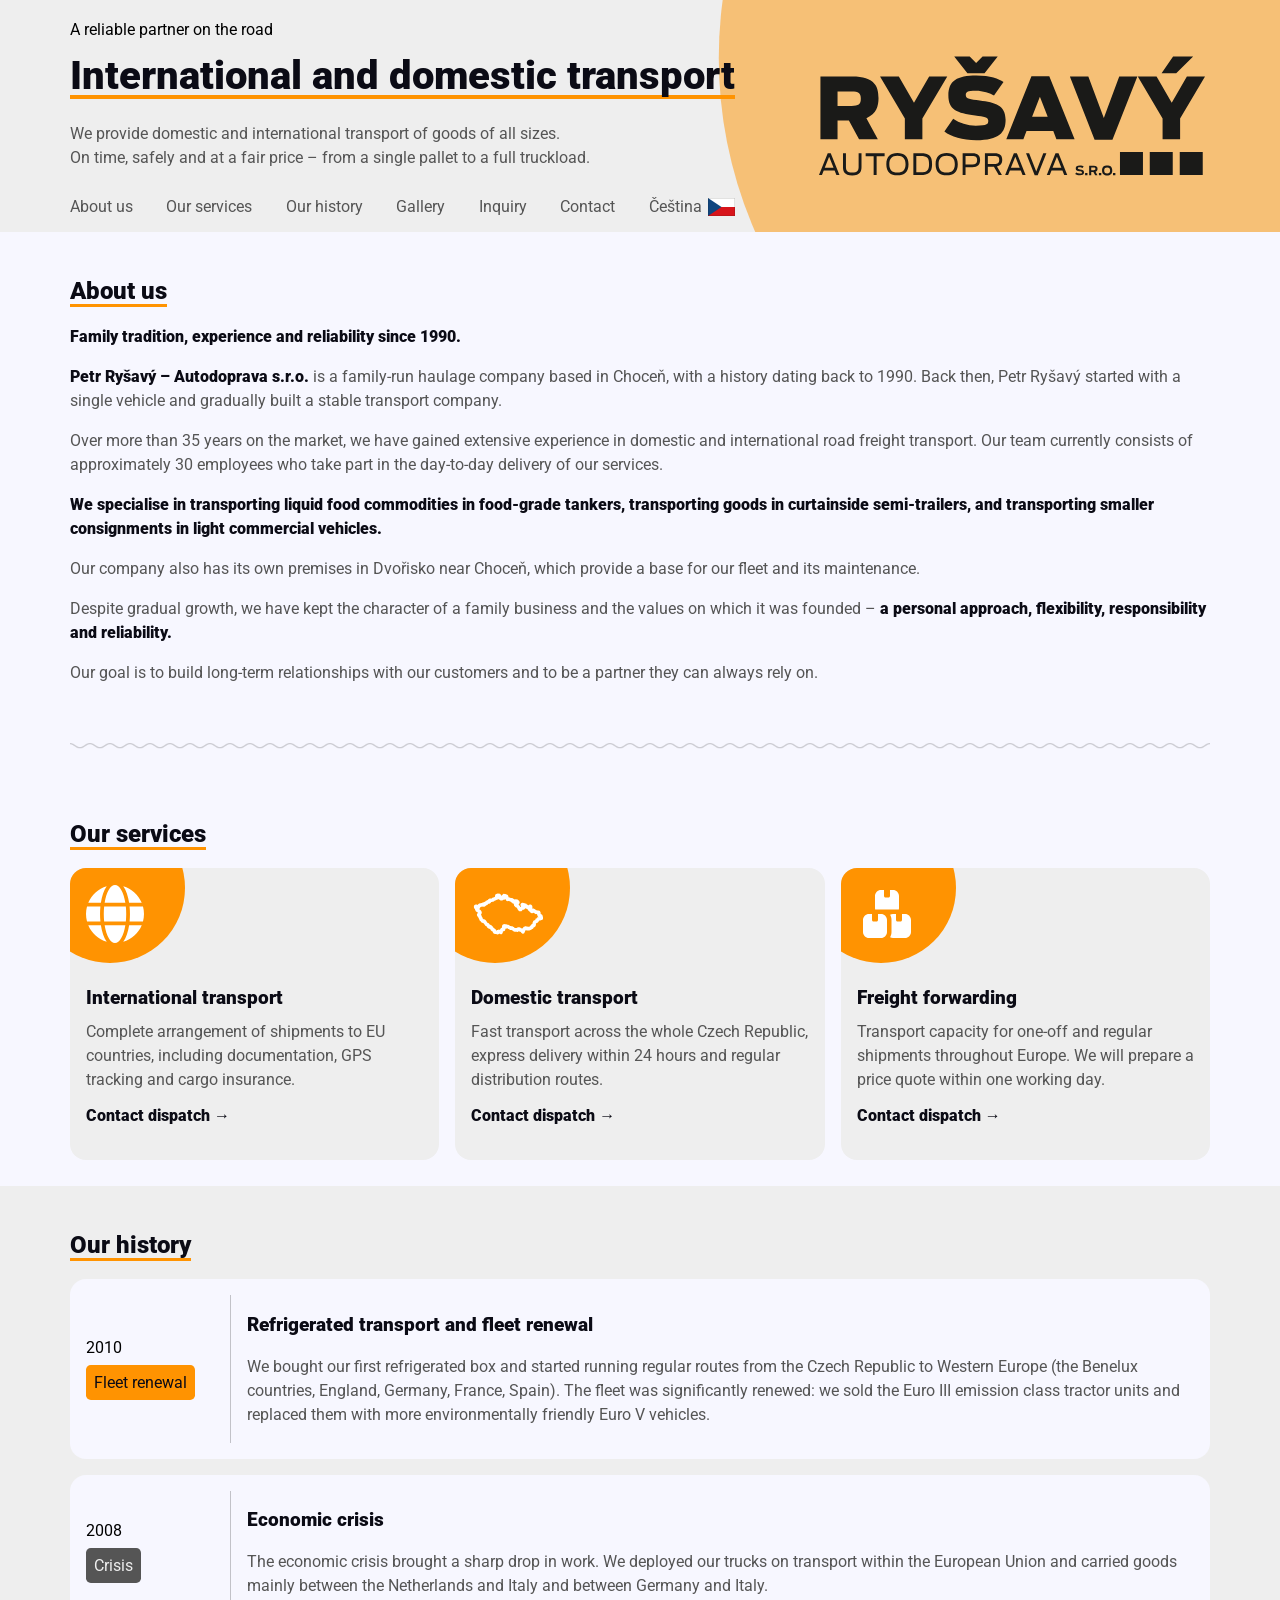
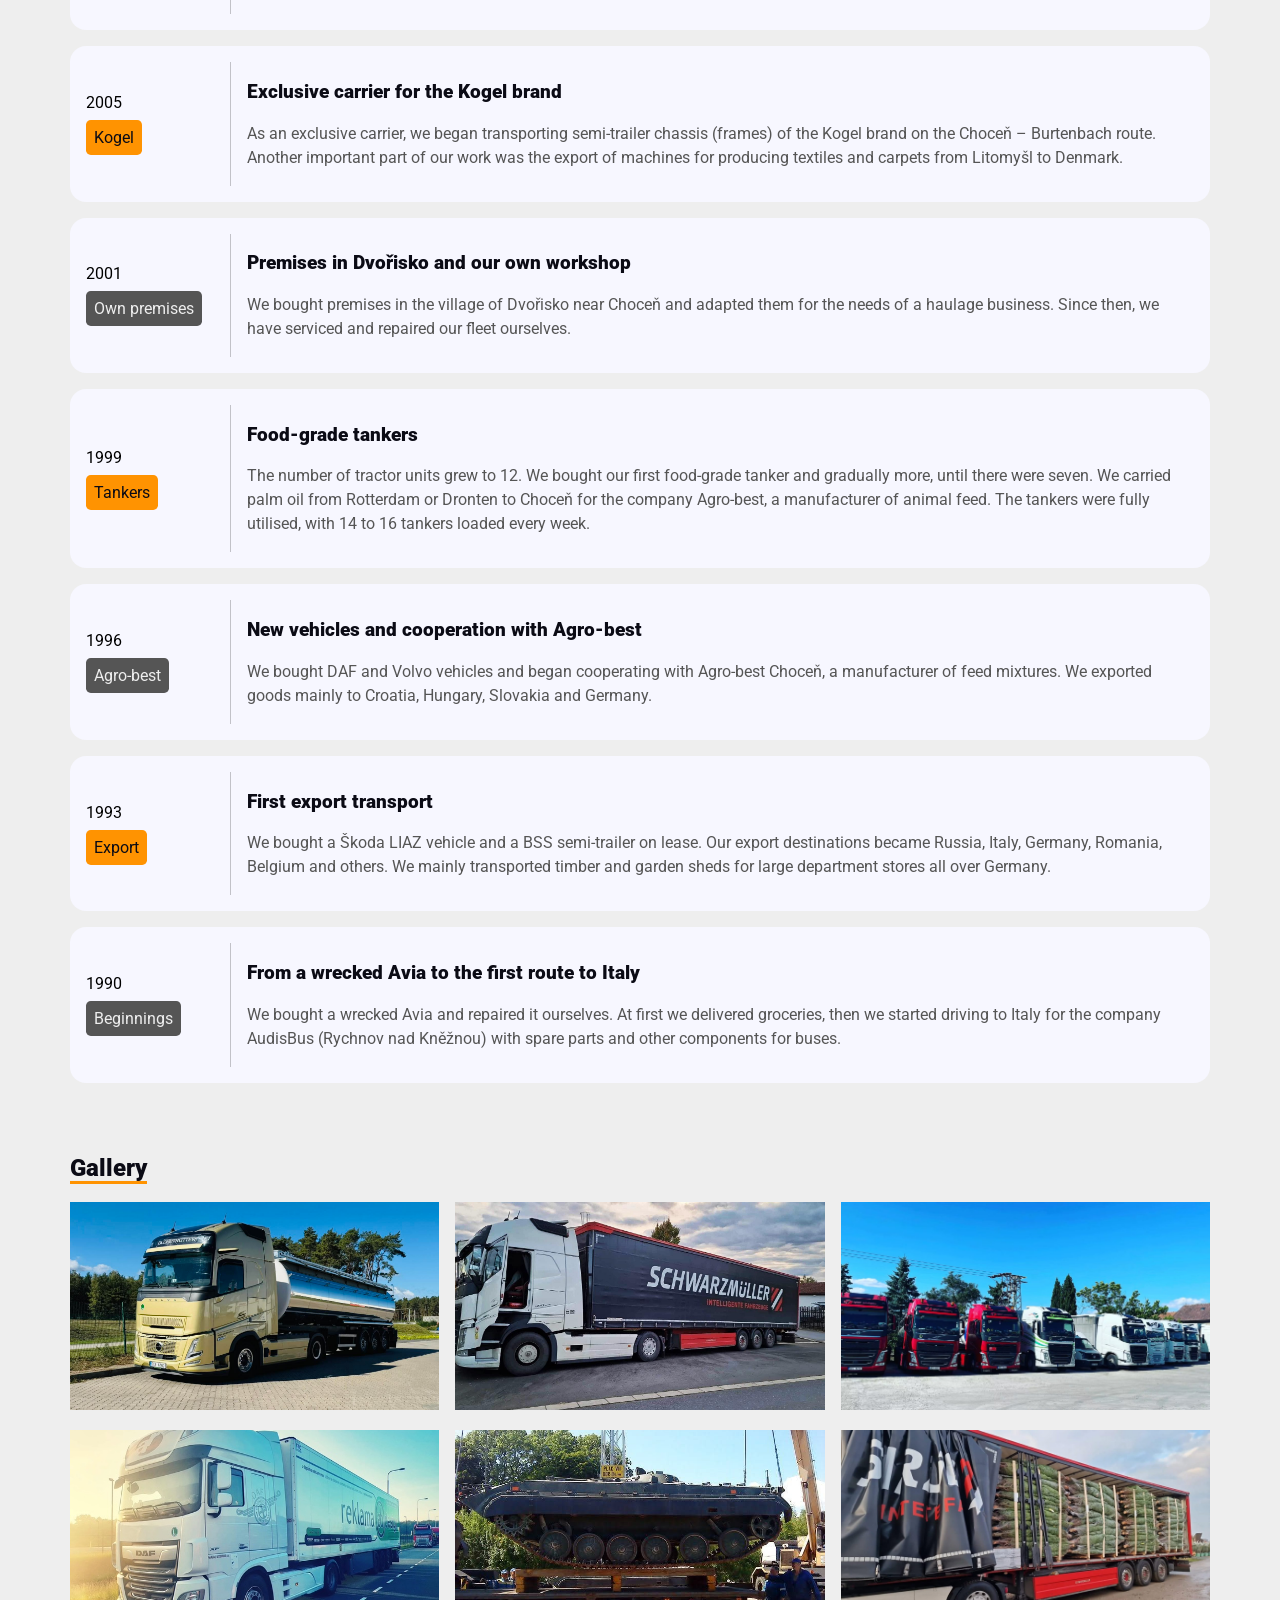
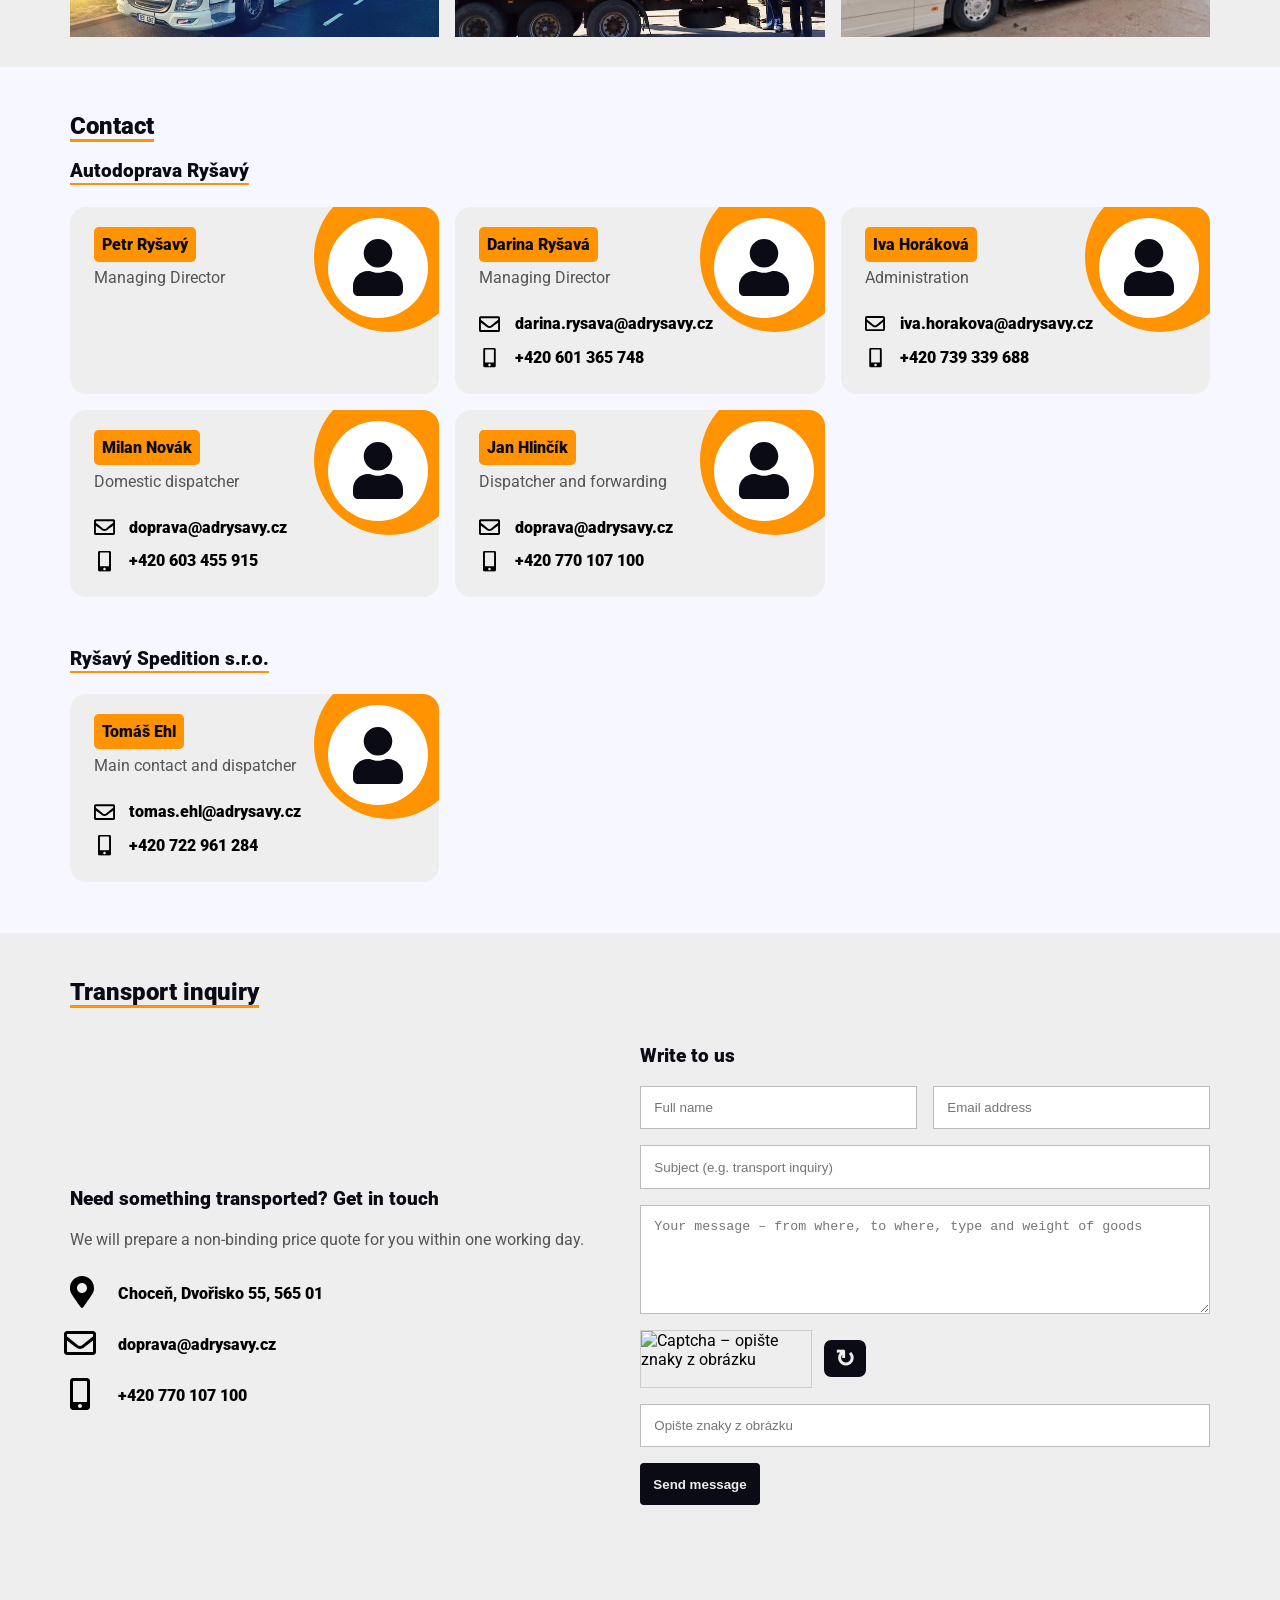
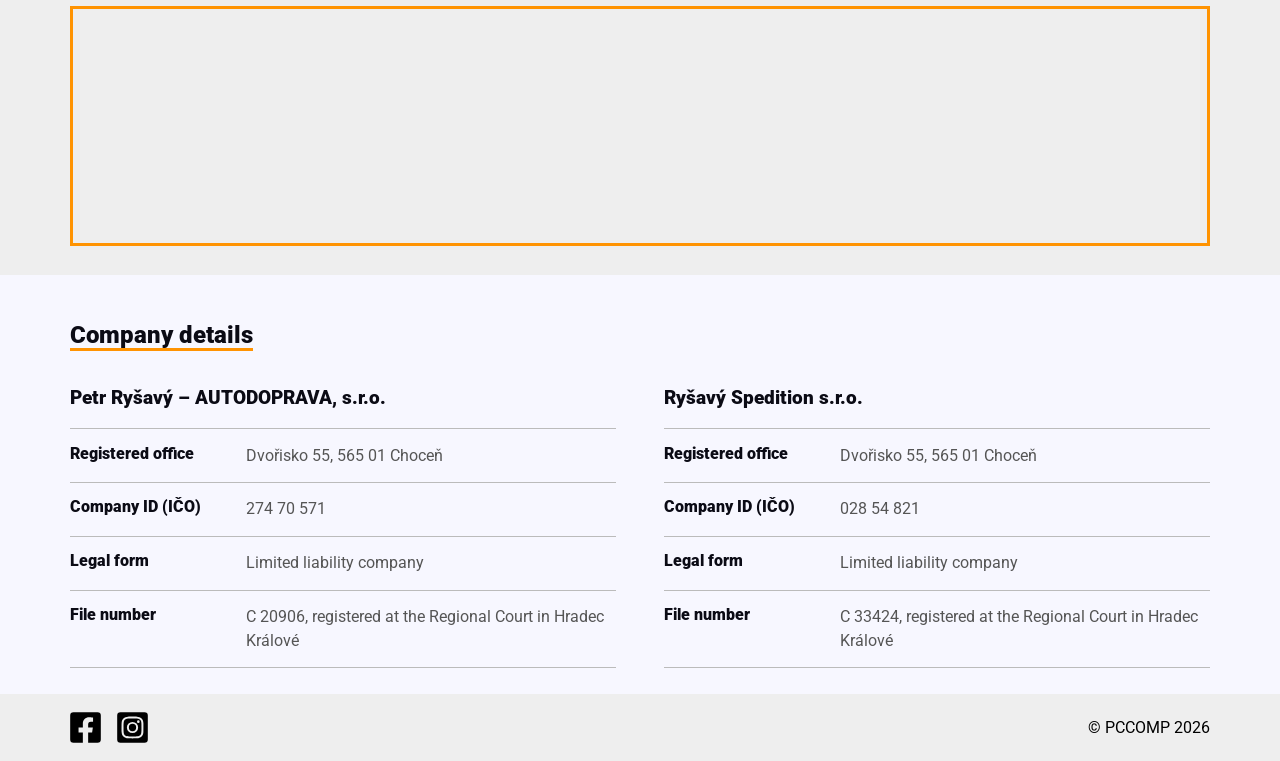
==== commit 48f4b8e8: "added captcha" ====
--- a/en/index.html
+++ b/en/index.html
@@ -226,7 +226,7 @@
                     <div class="flex item-history bg-primary border-style padding-box">
                         <div class="flex exp-left column dv-line">
                             <p class="no-margin">2010</p>
-                            <p class="padding-box-sm no-margin border-box bg-orange clr-black">Fleet renewal</p>
+                            <p class="padding-box-sm no-margin border-box bg-main clr-black">Fleet renewal</p>
                         </div>
                         <article>
                             <h3 class="heading">Refrigerated transport and fleet renewal</h3>
@@ -256,7 +256,7 @@
                     <div class="flex item-history bg-primary border-style padding-box">
                         <div class="flex exp-left column dv-line">
                             <p class="no-margin">2005</p>
-                            <p class="padding-box-sm no-margin border-box bg-orange clr-black">Kogel</p>
+                            <p class="padding-box-sm no-margin border-box bg-main clr-black">Kogel</p>
                         </div>
                         <article>
                             <h3 class="heading">Exclusive carrier for the Kogel brand</h3>
@@ -285,7 +285,7 @@
                     <div class="flex item-history bg-primary border-style padding-box">
                         <div class="flex exp-left column dv-line">
                             <p class="no-margin">1999</p>
-                            <p class="padding-box-sm no-margin border-box bg-orange clr-black">Tankers</p>
+                            <p class="padding-box-sm no-margin border-box bg-main clr-black">Tankers</p>
                         </div>
                         <article>
                             <h3 class="heading">Food-grade tankers</h3>
@@ -316,7 +316,7 @@
                     <div class="flex item-history bg-primary border-style padding-box">
                         <div class="flex exp-left column dv-line">
                             <p class="no-margin">1993</p>
-                            <p class="padding-box-sm no-margin border-box bg-orange clr-black">Export</p>
+                            <p class="padding-box-sm no-margin border-box bg-main clr-black">Export</p>
                         </div>
                         <article>
                             <h3 class="heading">First export transport</h3>
@@ -389,7 +389,7 @@
                     <div class="grid">
 
                         <article class="team-card border-box border-style bg-secondary top-cornr-circ">
-                            <h4 class="heading padding-box-sm no-margin border-box bg-orange clr-black">Petr Ryšavý</h4>
+                            <h4 class="heading padding-box-sm no-margin border-box bg-main clr-black">Petr Ryšavý</h4>
                             <p class="text-normal no-margin">Managing Director</p>
                             <ul class="no-padding">
                                 <!-- <li class="custom-bullet email">
@@ -402,7 +402,7 @@
                         </article>
 
                         <article class="team-card border-box border-style bg-secondary top-cornr-circ">
-                            <h4 class="heading padding-box-sm no-margin border-box bg-orange clr-black">Darina Ryšavá</h4>
+                            <h4 class="heading padding-box-sm no-margin border-box bg-main clr-black">Darina Ryšavá</h4>
                             <p class="text-normal no-margin">Managing Director</p>
                             <ul class="no-padding">
                                 <li class="custom-bullet email">
@@ -415,7 +415,7 @@
                         </article>
 
                         <article class="team-card border-box border-style bg-secondary top-cornr-circ dispatch">
-                            <h4 class="heading padding-box-sm no-margin border-box bg-orange clr-black">Iva Horáková</h4>
+                            <h4 class="heading padding-box-sm no-margin border-box bg-main clr-black">Iva Horáková</h4>
                             <p class="text-normal no-margin">Administration</p>
                             <ul class="no-padding">
                                 <li class="custom-bullet email">
@@ -428,7 +428,7 @@
                         </article>
 
                         <article class="team-card border-box border-style bg-secondary top-cornr-circ">
-                            <h4 class="heading padding-box-sm no-margin border-box bg-orange clr-black">Milan Novák</h4>
+                            <h4 class="heading padding-box-sm no-margin border-box bg-main clr-black">Milan Novák</h4>
                             <p class="text-normal no-margin">Domestic dispatcher</p>
                             <ul class="no-padding">
                                 <li class="custom-bullet email">
@@ -441,7 +441,7 @@
                         </article>
 
                         <article class="team-card border-box border-style bg-secondary top-cornr-circ dispatch">
-                            <h4 class="heading padding-box-sm no-margin border-box bg-orange clr-black">Jan Hlinčík</h4>
+                            <h4 class="heading padding-box-sm no-margin border-box bg-main clr-black">Jan Hlinčík</h4>
                             <p class="text-normal no-margin">Dispatcher and forwarding</p>
                             <ul class="no-padding">
                                 <li class="custom-bullet email">
@@ -458,7 +458,7 @@
                     <div class="grid">
 
                         <article class="team-card border-box border-style bg-secondary top-cornr-circ">
-                            <h4 class="heading padding-box-sm no-margin border-box bg-orange clr-black">Tomáš Ehl</h4>
+                            <h4 class="heading padding-box-sm no-margin border-box bg-main clr-black">Tomáš Ehl</h4>
                             <p class="text-normal no-margin">Main contact and dispatcher</p>
                             <ul class="no-padding">
                                 <li class="custom-bullet email">
@@ -518,6 +518,14 @@
                             <label class="sr-only" for="f-message">Your message</label>
                             <textarea id="f-message" name="message" placeholder="Your message – from where, to where, type and weight of goods" class="box-3 padding-box" required maxlength="5000"></textarea>
 
+                            <!-- captcha -->
+                            <div class="captcha-row">
+                                <img id="captcha-img" src="captcha.php" width="170" height="56" alt="Captcha – opište znaky z obrázku">
+                                <button class="btn bold border-box bg-black clr-primary" type="button" id="captcha-refresh" aria-label="Načíst nový obrázek">↻</button>
+                            </div>
+                            <label class="sr-only" for="f-captcha">Opište znaky z obrázku</label>
+                            <input id="f-captcha" name="captcha" type="text" placeholder="Opište znaky z obrázku" class="box-2 padding-box" required maxlength="5" autocomplete="off" autocapitalize="characters" spellcheck="false">
+
                             <!-- honeypot -->
                             <div style="position:absolute;left:-9999px" aria-hidden="true">
                                 <label>Web <input type="text" name="website" tabindex="-1" autocomplete="off"></label>
--- a/style.css
+++ b/style.css
@@ -222,7 +222,6 @@
     flex: none;
   }
 
-
   .nav-item a.lang-link:hover  { text-decoration: none; }
 
   .lang-link::after {
@@ -358,6 +357,25 @@
   @media (prefers-reduced-motion: reduce) {
     .form-status  { transition: none; }
   }
+
+  .captcha-row {
+    display: flex;
+    align-items: center;
+    gap: 0.75rem;
+  }
+
+  .captcha-row img {
+    border: 1px solid #ccc;
+    max-width: 100%;
+    height: auto;
+  }
+
+  #captcha-refresh {
+    font-size: 1.5rem;
+    line-height: 1;
+    padding: 0.4rem 0.7rem;
+    cursor: pointer;
+  }
 }
 
 @layer team-contact {
@@ -513,11 +531,12 @@
   .border-style  { border-radius: var(--radius-lg); }
 
   .clr-black    { color: var(--text-dark); }
-  .clr-orange   { color: var(--main-color); }
+  .clr-main     { color: var(--main-color); }
   .clr-primary  { color: var(--text-light); }
 
-  .bg-orange     { background: var(--main-color); }
+  .bg-main       { background: var(--main-color); }
   .bg-black      { background: var(--text-dark); }
+  .bg-red        { background-color: red; }
   .bg-gray       { background: var(--text-muted); }
   .bg-primary    { background: var(--bg-primary); }
   .bg-secondary  { background: var(--bg-secondary); }
@@ -661,6 +680,15 @@
     font-size: 15px;
   }
 
+  .main-nav a.lang-link {
+    display: flex;
+    align-items: center;
+    justify-content: center;
+    gap: 0.5em;
+  }
+
+  .main-nav a.lang-link::after  { display: none; }
+
   .nav-open  { overflow: hidden; }
 
   .nav-open .main-nav {
